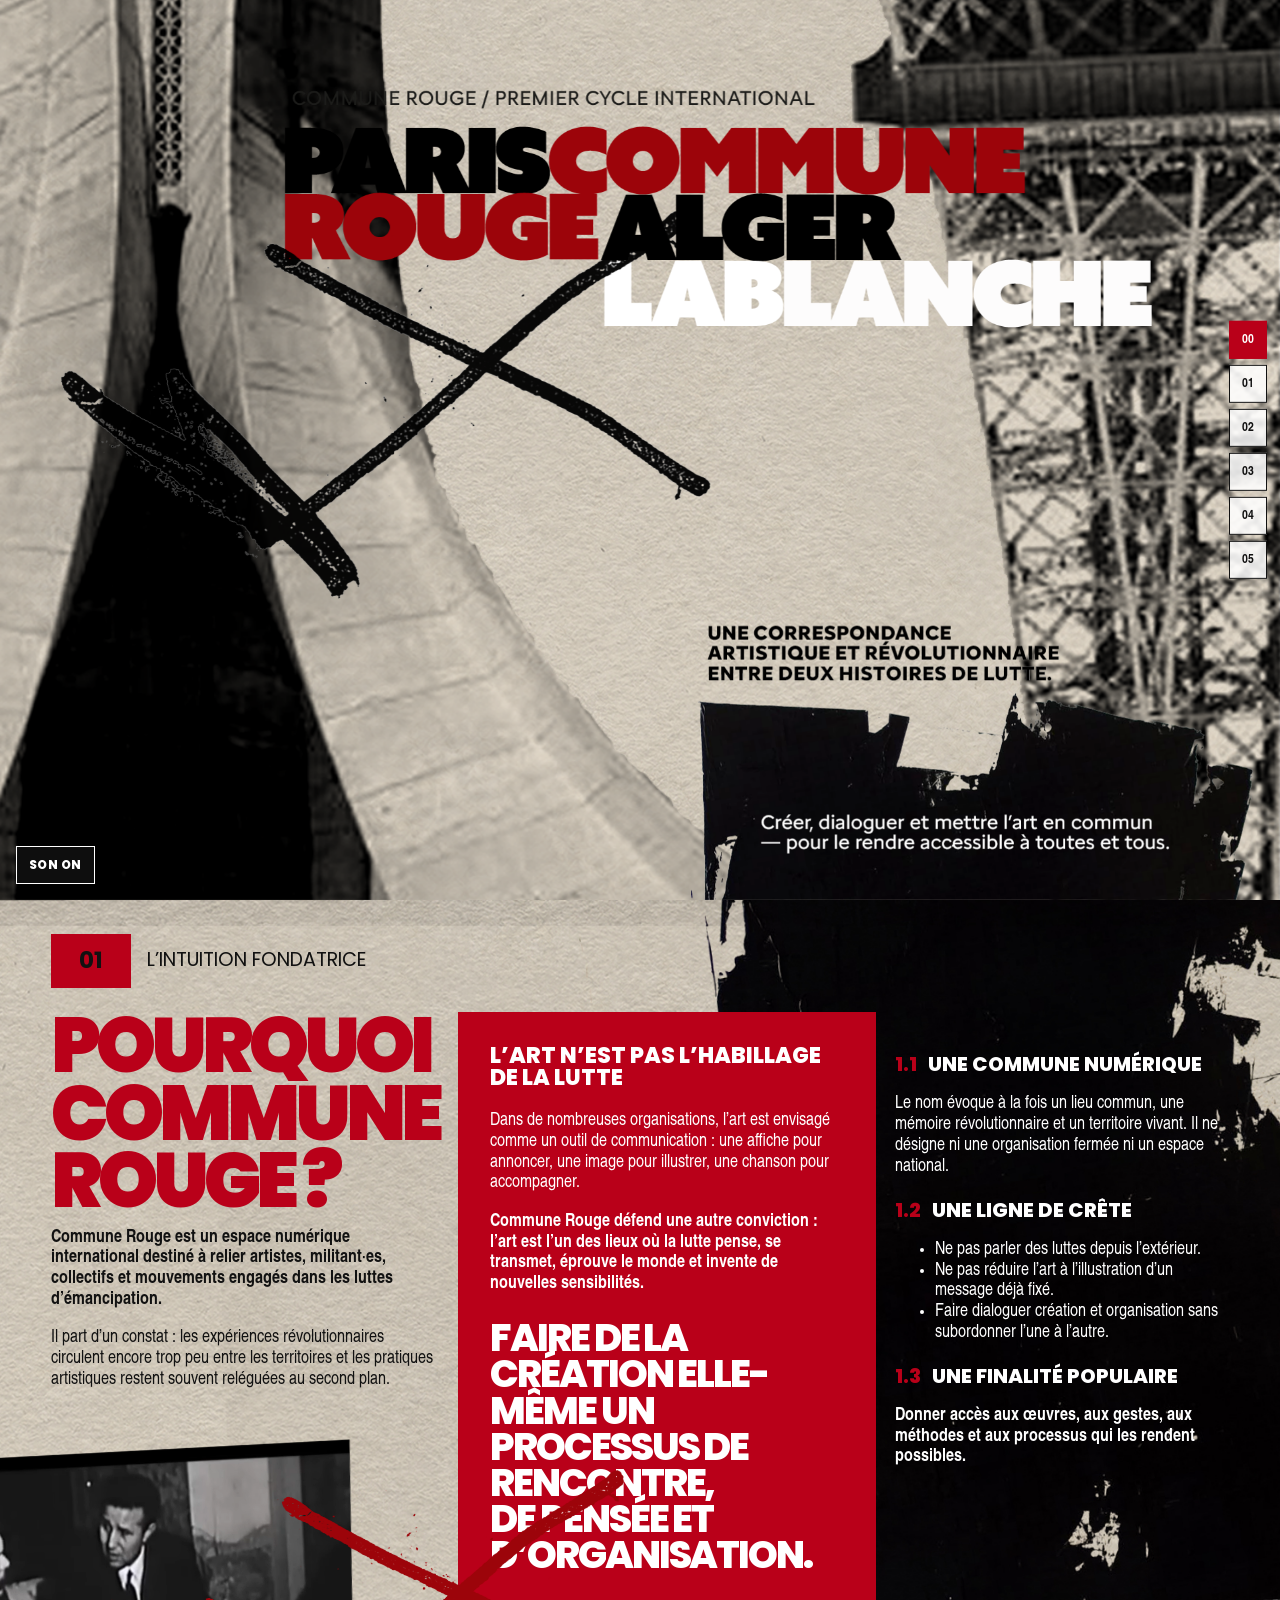
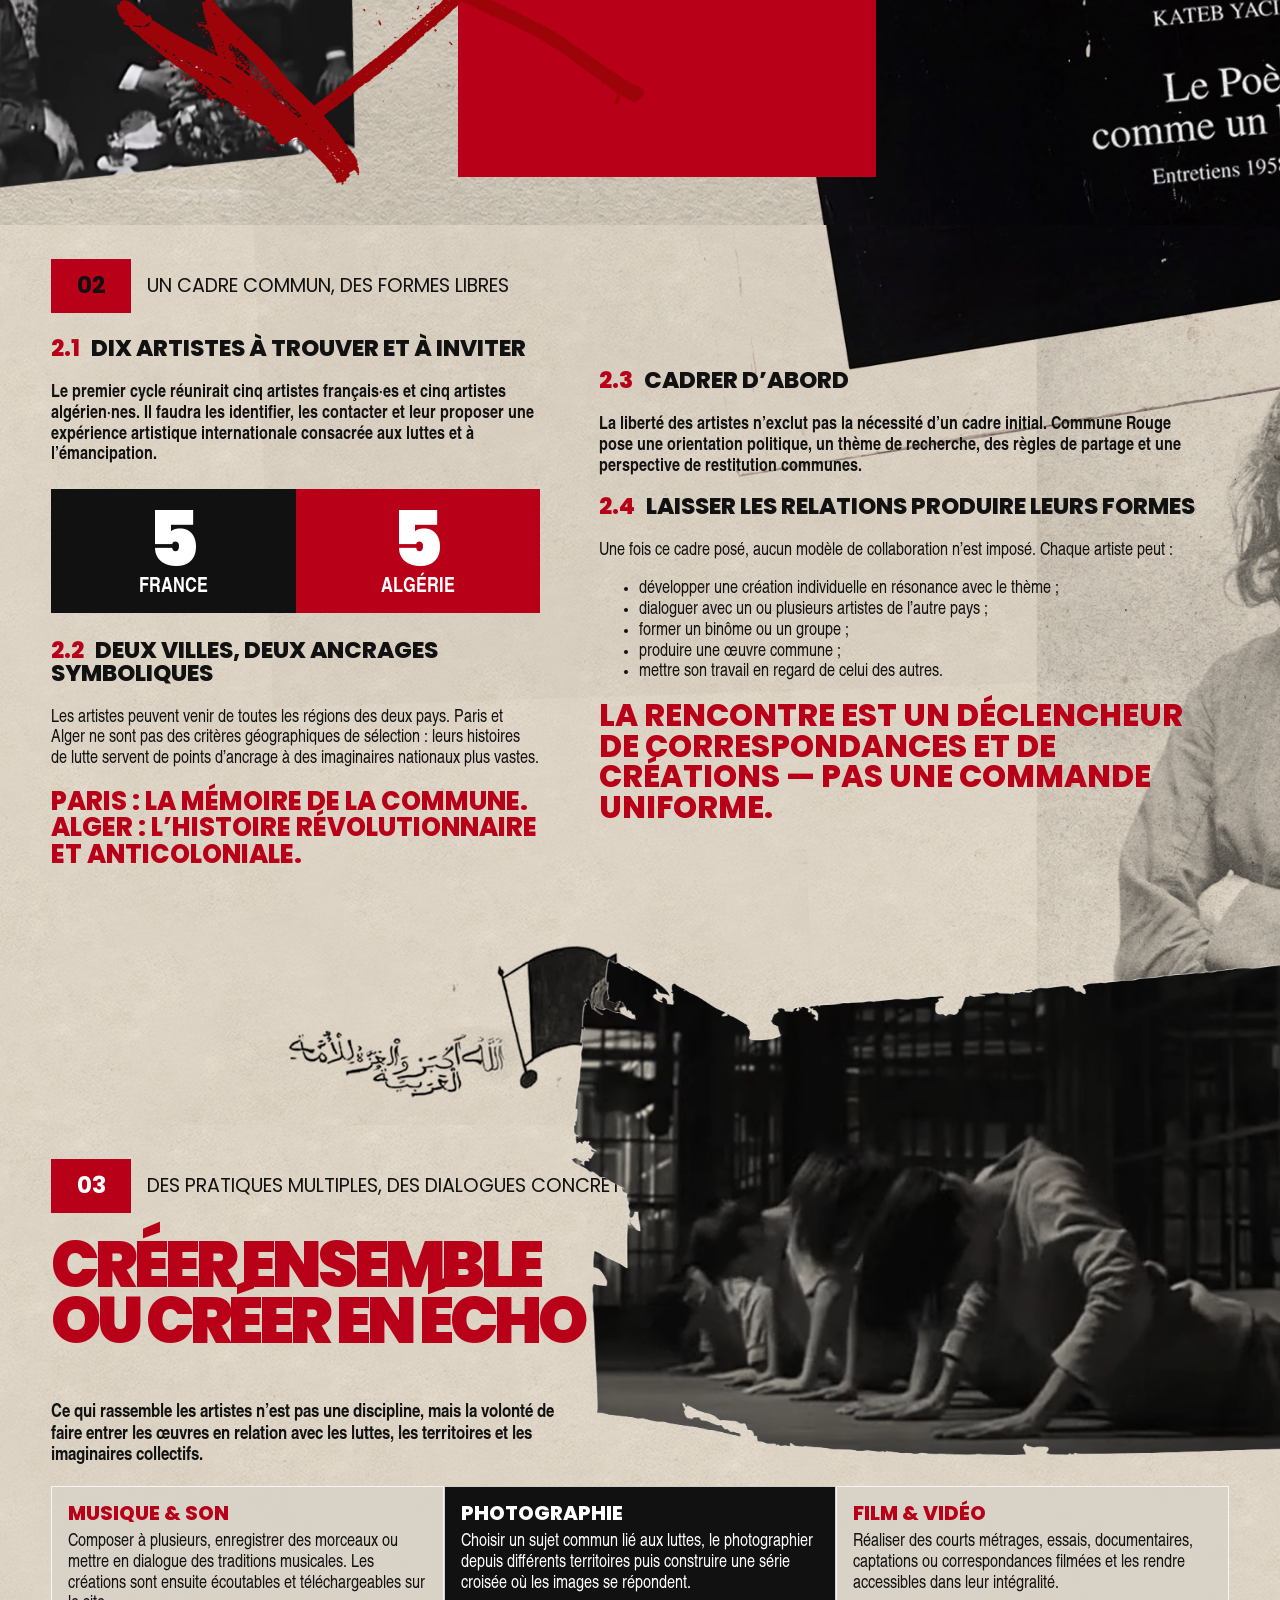
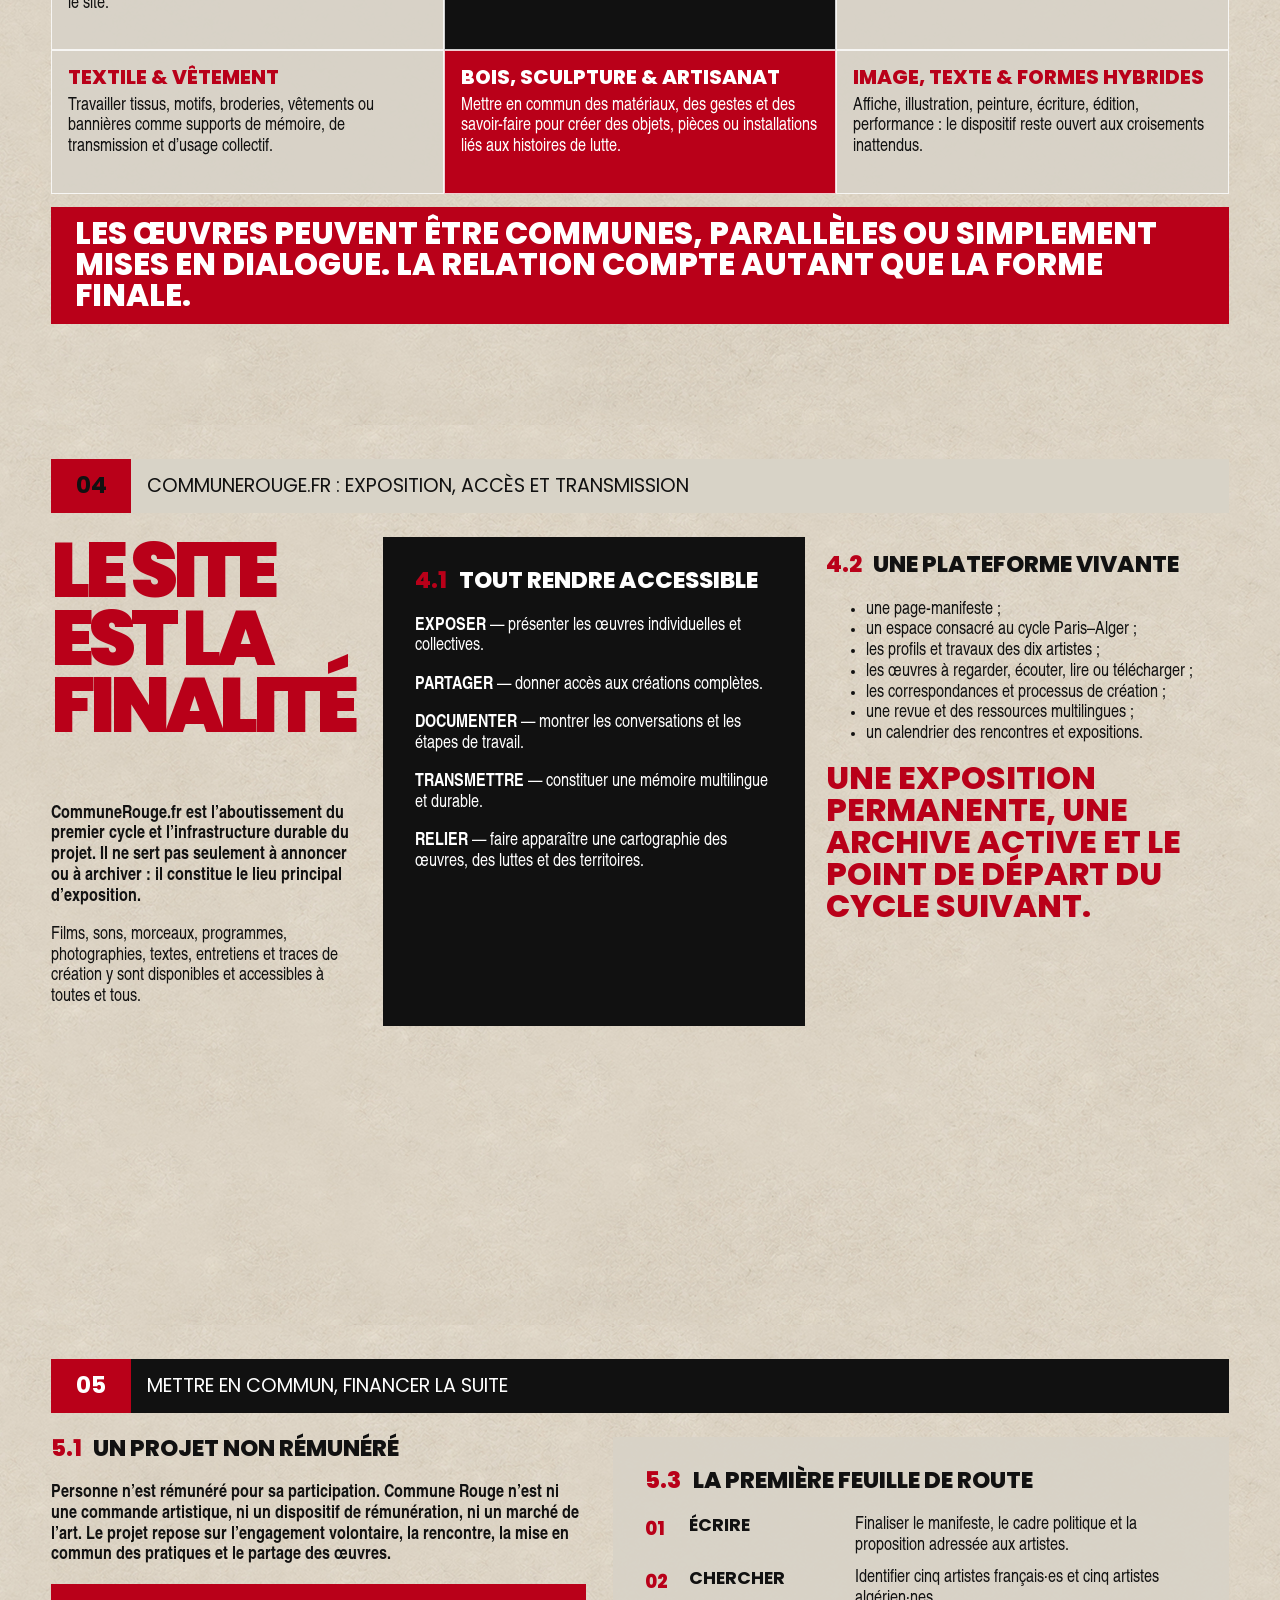
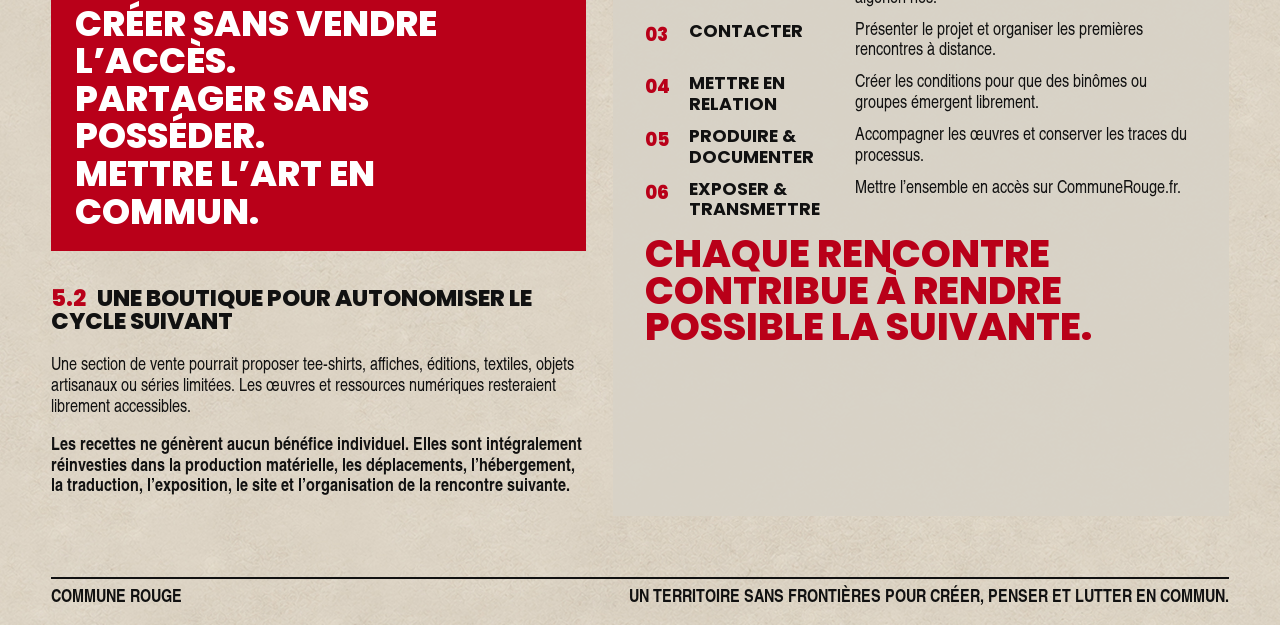
==== Concept/index.html @ 9740a96f "Bring animated home towers closer together" ====
<!doctype html>
<html lang="fr">
<head>
  <meta charset="utf-8">
  <meta name="viewport" content="width=device-width, initial-scale=1">
  <meta name="description" content="Commune Rouge — un espace international de rencontres, de création et de mise en commun des arts et des luttes.">
  <title>Commune Rouge — Paris × Alger</title>
  <link rel="preconnect" href="https://fonts.googleapis.com">
  <link rel="preconnect" href="https://fonts.gstatic.com" crossorigin>
  <link href="https://fonts.googleapis.com/css2?family=Poppins:wght@700;800;900&display=swap" rel="stylesheet">
  <link rel="stylesheet" href="styles.css?v=19">
  <style>
    /* Composition de la home : ces règles restent ici pour éviter tout ancien CSS en cache. */
    .hero-art {
      position: relative;
      min-height: 100svh;
      padding: 0;
      overflow: hidden;
      background: #e9e5da;
    }
    .hero-art::before,
    .hero-art::after { display: none; }
    .home-background,
    .home-tower,
    .home-stain,
    .home-title {
      position: absolute;
      display: block;
      pointer-events: none;
      user-select: none;
    }
    .home-background {
      z-index: 0;
      inset: 0;
      width: 100%;
      height: 100%;
      object-fit: cover;
      object-position: center;
    }
    .home-tower {
      z-index: 1;
      bottom: 0;
      height: 145%;
      width: auto;
      will-change: transform, filter;
      animation: tower-expand 30s ease-in-out infinite alternate;
    }
    .home-tower-left { left: 0; transform-origin: left bottom; --tower-start: -4%; --tower-exit: -14%; }
    .home-tower-right { right: 0; transform-origin: right bottom; --tower-start: 4%; --tower-exit: 14%; }
    .home-stain {
      z-index: 2;
      right: 0;
      bottom: 0;
      width: min(46vw, 885px);
      height: auto;
    }
    .home-title {
      z-index: 3;
      top: 10svh;
      left: 4vw;
      width: min(86vw, 1650px);
      height: auto;
      animation: title-drift 36s linear infinite;
      will-change: transform;
    }
    @keyframes tower-expand {
      0% { transform: translateX(var(--tower-start)) scale(.82); filter: blur(0); }
      100% { transform: translateX(var(--tower-exit)) scale(1.16); filter: blur(5px); }
    }
    @keyframes title-drift {
      0%   { transform: translate(0, 0); }
      14%  { transform: translate(.28cm, -.18cm); }
      31%  { transform: translate(-.36cm, -.42cm); }
      47%  { transform: translate(-.58cm, .16cm); }
      63%  { transform: translate(.12cm, .52cm); }
      79%  { transform: translate(.61cm, .24cm); }
      92%  { transform: translate(.38cm, -.47cm); }
      100% { transform: translate(0, 0); }
    }
    @media (prefers-reduced-motion: reduce) {
      .home-title, .home-tower { animation: none; }
    }
    @media (max-width: 900px) {
      .hero-art { min-height: 100svh; padding: 0; }
      .home-title { top: 7rem; left: -8vw; width: 108vw; }
    }
    @media (max-width: 560px) {
      .home-background { object-position: center; }
      .home-title { top: 6.5rem; left: -25vw; width: 145vw; }
      .home-stain { width: 72vw; }
    }
  </style>
</head>
<body>
  <a class="skip" href="#vision">Aller au contenu</a>

  <header class="topbar" aria-label="Navigation principale">
    <a class="brand" href="#accueil" aria-label="Commune Rouge — accueil">
      <span>COMMUNE</span><strong>ROUGE</strong>
    </a>
    <button class="menu-toggle" type="button" aria-expanded="false" aria-controls="main-nav">MENU</button>
    <nav id="main-nav">
      <a href="#vision">Vision</a>
      <a href="#cycle">Le cycle</a>
      <a href="#formes">Les formes</a>
      <a href="#site">Le site</a>
      <a href="#suite">La suite</a>
    </nav>
  </header>

  <aside class="rail" aria-label="Progression dans la présentation">
    <a href="#accueil" aria-label="Accueil"><span>00</span></a>
    <a href="#vision" aria-label="Vision"><span>01</span></a>
    <a href="#cycle" aria-label="Premier cycle"><span>02</span></a>
    <a href="#formes" aria-label="Formes artistiques"><span>03</span></a>
    <a href="#site" aria-label="Le site"><span>04</span></a>
    <a href="#suite" aria-label="La suite"><span>05</span></a>
  </aside>

  <audio id="background-music" src="musique.mp3" autoplay loop preload="auto"></audio>
  <button class="sound-toggle" type="button" aria-pressed="false" aria-label="Couper la musique">SON ON</button>

  <main>
    <section id="accueil" class="page hero-art" data-label="Accueil">
      <img class="home-background" src="fondhome.jpg" alt="">
      <img class="home-tower home-tower-left" src="tour1.png" alt="">
      <img class="home-tower home-tower-right" src="tour2.png" alt="">
      <img class="home-stain" src="tache.png" alt="">
      <img class="home-title" src="texte1.png" alt="Commune Rouge — Paris Commune Rouge × Alger la Blanche">
    </section>

    <section id="vision" class="page page-light" data-label="L’intuition fondatrice">
      <div class="section-band"><b>01</b><span>L’INTUITION FONDATRICE</span></div>
      <div class="vision-grid">
        <article class="intro-panel reveal">
          <h2>POURQUOI<br>COMMUNE<br>ROUGE&nbsp;?</h2>
          <p class="lead">Commune Rouge est un espace numérique international destiné à relier artistes, militant·es, collectifs et mouvements engagés dans les luttes d’émancipation.</p>
          <p>Il part d’un constat : les expériences révolutionnaires circulent encore trop peu entre les territoires et les pratiques artistiques restent souvent reléguées au second plan.</p>
          <video class="vision-video" autoplay muted loop playsinline preload="auto" aria-hidden="true">
            <source src="video.webm" type="video/webm">
          </video>
          <img class="vision-cross" src="croixrouge.png" alt="">
        </article>
        <article class="red-panel reveal">
          <h3>L’ART N’EST PAS L’HABILLAGE DE LA LUTTE</h3>
          <p>Dans de nombreuses organisations, l’art est envisagé comme un outil de communication : une affiche pour annoncer, une image pour illustrer, une chanson pour accompagner.</p>
          <p><strong>Commune Rouge défend une autre conviction : l’art est l’un des lieux où la lutte pense, se transmet, éprouve le monde et invente de nouvelles sensibilités.</strong></p>
          <blockquote>Faire de la création elle-même un processus de rencontre,<br> de pensée et d’organisation.</blockquote>
        </article>
        <article class="notes-panel reveal">
          <h3><em>1.1</em> UNE COMMUNE NUMÉRIQUE</h3>
          <p>Le nom évoque à la fois un lieu commun, une mémoire révolutionnaire et un territoire vivant. Il ne désigne ni une organisation fermée ni un espace national.</p>
          <h3><em>1.2</em> UNE LIGNE DE CRÊTE</h3>
          <ul>
            <li>Ne pas parler des luttes depuis l’extérieur.</li>
            <li>Ne pas réduire l’art à l’illustration d’un message déjà fixé.</li>
            <li>Faire dialoguer création et organisation sans subordonner l’une à l’autre.</li>
          </ul>
          <h3><em>1.3</em> UNE FINALITÉ POPULAIRE</h3>
          <p class="lead">Donner accès aux œuvres, aux gestes, aux méthodes et aux processus qui les rendent possibles.</p>
        </article>
      </div>
    </section>

    <section id="cycle" class="page page-light" data-label="Le premier cycle">
      <div class="section-band pale"><b>02</b><span>UN CADRE COMMUN, DES FORMES LIBRES</span></div>
      <div class="cycle-grid">
        <article class="cycle-left reveal">
          <h3><em>2.1</em> DIX ARTISTES À TROUVER ET À INVITER</h3>
          <p class="lead">Le premier cycle réunirait cinq artistes français·es et cinq artistes algérien·nes. Il faudra les identifier, les contacter et leur proposer une expérience artistique internationale consacrée aux luttes et à l’émancipation.</p>
          <div class="five-five" aria-label="Cinq artistes de France et cinq artistes d’Algérie">
            <div><strong>5</strong><span>FRANCE</span></div>
            <div><strong>5</strong><span>ALGÉRIE</span></div>
          </div>
          <h3><em>2.2</em> DEUX VILLES, DEUX ANCRAGES SYMBOLIQUES</h3>
          <p>Les artistes peuvent venir de toutes les régions des deux pays. Paris et Alger ne sont pas des critères géographiques de sélection : leurs histoires de lutte servent de points d’ancrage à des imaginaires nationaux plus vastes.</p>
          <p class="red-call">PARIS : LA MÉMOIRE DE LA COMMUNE.<br>ALGER : L’HISTOIRE RÉVOLUTIONNAIRE ET ANTICOLONIALE.</p>
        </article>
        <article class="frame-panel reveal">
          <h3><em>2.3</em> CADRER D’ABORD</h3>
          <p class="lead">La liberté des artistes n’exclut pas la nécessité d’un cadre initial. Commune Rouge pose une orientation politique, un thème de recherche, des règles de partage et une perspective de restitution communes.</p>
          <h3><em>2.4</em> LAISSER LES RELATIONS PRODUIRE LEURS FORMES</h3>
          <p>Une fois ce cadre posé, aucun modèle de collaboration n’est imposé. Chaque artiste peut :</p>
          <ul>
            <li>développer une création individuelle en résonance avec le thème ;</li>
            <li>dialoguer avec un ou plusieurs artistes de l’autre pays ;</li>
            <li>former un binôme ou un groupe ;</li>
            <li>produire une œuvre commune ;</li>
            <li>mettre son travail en regard de celui des autres.</li>
          </ul>
          <blockquote>La rencontre est un déclencheur de correspondances et de créations — pas une commande uniforme.</blockquote>
        </article>
      </div>
    </section>

    <section id="formes" class="page page-ink" data-label="Les formes artistiques">
      <video class="rosas-video" autoplay muted loop playsinline preload="auto" aria-hidden="true">
        <source src="rosas.webm" type="video/webm">
      </video>
      <div class="section-band dark"><b>03</b><span>DES PRATIQUES MULTIPLES, DES DIALOGUES CONCRETS</span></div>
      <div class="forms-head reveal">
        <h2>CRÉER ENSEMBLE<br>OU CRÉER EN ÉCHO</h2>
        <p>Ce qui rassemble les artistes n’est pas une discipline, mais la volonté de faire entrer les œuvres en relation avec les luttes, les territoires et les imaginaires collectifs.</p>
      </div>
      <div class="practice-grid reveal">
        <article><h3>MUSIQUE &amp; SON</h3><p>Composer à plusieurs, enregistrer des morceaux ou mettre en dialogue des traditions musicales. Les créations sont ensuite écoutables et téléchargeables sur le site.</p></article>
        <article class="black-card"><h3>PHOTOGRAPHIE</h3><p>Choisir un sujet commun lié aux luttes, le photographier depuis différents territoires puis construire une série croisée où les images se répondent.</p></article>
        <article><h3>FILM &amp; VIDÉO</h3><p>Réaliser des courts métrages, essais, documentaires, captations ou correspondances filmées et les rendre accessibles dans leur intégralité.</p></article>
        <article><h3>TEXTILE &amp; VÊTEMENT</h3><p>Travailler tissus, motifs, broderies, vêtements ou bannières comme supports de mémoire, de transmission et d’usage collectif.</p></article>
        <article class="red-card"><h3>BOIS, SCULPTURE &amp; ARTISANAT</h3><p>Mettre en commun des matériaux, des gestes et des savoir-faire pour créer des objets, pièces ou installations liés aux histoires de lutte.</p></article>
        <article><h3>IMAGE, TEXTE &amp; FORMES HYBRIDES</h3><p>Affiche, illustration, peinture, écriture, édition, performance : le dispositif reste ouvert aux croisements inattendus.</p></article>
      </div>
      <blockquote class="wide-quote reveal">Les œuvres peuvent être communes, parallèles ou simplement mises en dialogue. La relation compte autant que la forme finale.</blockquote>
    </section>

    <section id="site" class="page page-light" data-label="Le site">
      <div class="section-band pale"><b>04</b><span>COMMUNEROUGE.FR : EXPOSITION, ACCÈS ET TRANSMISSION</span></div>
      <div class="site-grid">
        <article class="site-intro reveal">
          <h2>LE SITE<br>EST LA<br>FINALITÉ</h2>
          <p class="lead">CommuneRouge.fr est l’aboutissement du premier cycle et l’infrastructure durable du projet. Il ne sert pas seulement à annoncer ou à archiver : il constitue le lieu principal d’exposition.</p>
          <p>Films, sons, morceaux, programmes, photographies, textes, entretiens et traces de création y sont disponibles et accessibles à toutes et tous.</p>
        </article>
        <article class="black-panel reveal">
          <h3><em>4.1</em> TOUT RENDRE ACCESSIBLE</h3>
          <p><strong>EXPOSER</strong> — présenter les œuvres individuelles et collectives.</p>
          <p><strong>PARTAGER</strong> — donner accès aux créations complètes.</p>
          <p><strong>DOCUMENTER</strong> — montrer les conversations et les étapes de travail.</p>
          <p><strong>TRANSMETTRE</strong> — constituer une mémoire multilingue et durable.</p>
          <p><strong>RELIER</strong> — faire apparaître une cartographie des œuvres, des luttes et des territoires.</p>
        </article>
        <article class="platform-panel reveal">
          <h3><em>4.2</em> UNE PLATEFORME VIVANTE</h3>
          <ul>
            <li>une page-manifeste ;</li>
            <li>un espace consacré au cycle Paris–Alger ;</li>
            <li>les profils et travaux des dix artistes ;</li>
            <li>les œuvres à regarder, écouter, lire ou télécharger ;</li>
            <li>les correspondances et processus de création ;</li>
            <li>une revue et des ressources multilingues ;</li>
            <li>un calendrier des rencontres et expositions.</li>
          </ul>
          <blockquote>Une exposition permanente, une archive active et le point de départ du cycle suivant.</blockquote>
        </article>
      </div>
    </section>

    <section id="suite" class="page page-light" data-label="La suite">
      <div class="section-band dark"><b>05</b><span>METTRE EN COMMUN, FINANCER LA SUITE</span></div>
      <div class="future-grid">
        <article class="economy reveal">
          <h3><em>5.1</em> UN PROJET NON RÉMUNÉRÉ</h3>
          <p class="lead">Personne n’est rémunéré pour sa participation. Commune Rouge n’est ni une commande artistique, ni un dispositif de rémunération, ni un marché de l’art. Le projet repose sur l’engagement volontaire, la rencontre, la mise en commun des pratiques et le partage des œuvres.</p>
          <blockquote class="red-quote">Créer sans vendre l’accès.<br>Partager sans posséder.<br>Mettre l’art en commun.</blockquote>
          <h3><em>5.2</em> UNE BOUTIQUE POUR AUTONOMISER LE CYCLE SUIVANT</h3>
          <p>Une section de vente pourrait proposer tee-shirts, affiches, éditions, textiles, objets artisanaux ou séries limitées. Les œuvres et ressources numériques resteraient librement accessibles.</p>
          <p class="lead">Les recettes ne génèrent aucun bénéfice individuel. Elles sont intégralement réinvesties dans la production matérielle, les déplacements, l’hébergement, la traduction, l’exposition, le site et l’organisation de la rencontre suivante.</p>
        </article>
        <article class="roadmap reveal">
          <h3><em>5.3</em> LA PREMIÈRE FEUILLE DE ROUTE</h3>
          <ol>
            <li><strong>ÉCRIRE</strong><span>Finaliser le manifeste, le cadre politique et la proposition adressée aux artistes.</span></li>
            <li><strong>CHERCHER</strong><span>Identifier cinq artistes français·es et cinq artistes algérien·nes.</span></li>
            <li><strong>CONTACTER</strong><span>Présenter le projet et organiser les premières rencontres à distance.</span></li>
            <li><strong>METTRE EN RELATION</strong><span>Créer les conditions pour que des binômes ou groupes émergent librement.</span></li>
            <li><strong>PRODUIRE &amp; DOCUMENTER</strong><span>Accompagner les œuvres et conserver les traces du processus.</span></li>
            <li><strong>EXPOSER &amp; TRANSMETTRE</strong><span>Mettre l’ensemble en accès sur CommuneRouge.fr.</span></li>
          </ol>
          <p class="closing">CHAQUE RENCONTRE CONTRIBUE À RENDRE POSSIBLE LA SUIVANTE.</p>
        </article>
      </div>
      <footer class="final-footer">
        <strong>COMMUNE ROUGE</strong>
        <span>UN TERRITOIRE SANS FRONTIÈRES POUR CRÉER, PENSER ET LUTTER EN COMMUN.</span>
      </footer>
    </section>
  </main>

  <script src="script.js?v=5"></script>
</body>
</html>
---- Concept/styles.css ----
@font-face {
  font-family: "Nimbus Narrow";
  src: url("assets/NimbusSansNarrow-Regular.otf") format("opentype");
  font-weight: 400;
  font-display: swap;
}

@font-face {
  font-family: "Nimbus Narrow";
  src: url("assets/NimbusSansNarrow-Bold.otf") format("opentype");
  font-weight: 700;
  font-display: swap;
}

:root {
  --red: #b90019;
  --dark-red: #7e0610;
  --ink: #111;
  --paper: #eeeae0;
  --paper-dark: #d8d3c7;
  --white: #fff;
  --display: "Poppins", "Arial Black", sans-serif;
  --body: "Nimbus Narrow", "Helvetica Neue", Helvetica, Arial, sans-serif;
  --pad: clamp(1.25rem, 4vw, 4.5rem);
}

* { box-sizing: border-box; }
html { scroll-behavior: smooth; scroll-snap-type: y proximity; }
body {
  margin: 0;
  color: var(--ink);
  font-family: var(--body);
  font-size: 1.1rem;
  line-height: 1.18;
  background: var(--paper) url("assets/fond.jpg") center / cover fixed;
}

a { color: inherit; }
.skip { position: fixed; z-index: 50; top: -5rem; left: 1rem; background: #fff; padding: .8rem 1rem; }
.skip:focus { top: 1rem; }

.topbar {
  position: fixed; z-index: 20; inset: 0 0 auto 0;
  min-height: 3.6rem; padding: .55rem var(--pad);
  display: flex; align-items: center; justify-content: space-between;
  background: rgba(17,17,17,.96); color: #fff;
  border-bottom: .25rem solid var(--red);
}
.topbar { display: none; }
.brand { text-decoration: none; font-family: var(--display); font-size: 1rem; letter-spacing: -.04em; }
.brand strong { color: #ff1530; margin-left: .25rem; }
nav { display: flex; gap: clamp(.8rem, 2vw, 2rem); }
nav a { text-decoration: none; font-weight: 700; font-size: .95rem; text-transform: uppercase; }
nav a:hover, nav a.active { color: #ff2940; }
.topbar nav,
.topbar .menu-toggle { display: none !important; }
.menu-toggle { display: none; border: 0; color: #fff; background: var(--red); padding: .55rem .7rem; font: 700 .9rem var(--body); }
.topbar nav, .topbar .menu-toggle { display: none !important; }

.rail {
  position: fixed; z-index: 15; right: .8rem; top: 50%; transform: translateY(-50%);
  display: grid; gap: .35rem;
}
.rail a { width: 2.4rem; height: 2.4rem; display: grid; place-items: center; text-decoration: none; background: rgba(255,255,255,.86); border: 1px solid #111; font-weight: 700; font-size: .8rem; }
.rail a.active { color: #fff; background: var(--red); border-color: var(--red); }

.sound-toggle {
  position: fixed; z-index: 16; left: 1rem; bottom: 1rem;
  border: 1px solid #fff; padding: .55rem .75rem;
  color: #fff; background: rgba(17,17,17,.88);
  font: 800 .75rem var(--display); letter-spacing: .04em;
  cursor: pointer;
}
.sound-toggle[aria-pressed="true"] { color: #111; background: rgba(255,255,255,.9); border-color: #111; }

.page {
  position: relative; min-height: 100svh; padding: 2.1rem var(--pad) 3rem;
  overflow: hidden; scroll-snap-align: start; isolation: isolate;
}
.page::before { content: ""; position: absolute; inset: 0; z-index: -2; background: rgba(246,244,237,.9); }
.page::after { content: ""; position: absolute; inset: 0; z-index: -1; opacity: .08; background-image: radial-gradient(#111 1px, transparent 1px); background-size: 5px 5px; pointer-events: none; }
.page-ink::before { background: rgba(241,238,230,.92); }

#vision,
#cycle,
#formes,
#site,
#suite {
  background-repeat: no-repeat;
  background-position: center;
  background-size: cover;
}
#vision { background-image: url("Image_home2.jpg"); }
#cycle { background-image: url("Image_home3.jpg"); }
#formes,
#site,
#suite { background-image: url("Image_home4.jpg"); }
#vision::before,
#cycle::before,
#formes::before,
#site::before,
#suite::before { background: transparent; }
#vision::after,
#cycle::after,
#formes::after,
#site::after,
#suite::after { display: none; }

/* Section formes : video transparente incrustee dans le fond */
#formes { position: relative; overflow: visible; }
#formes .section-band.dark { background: transparent; color: #111; position: relative; z-index: 2; }
#formes .section-band.dark b { background: var(--red); color: #fff; }
#formes .rosas-video { position: absolute; z-index: 3; top: -11rem; right: 0; width: min(56vw, 56rem); height: auto; display: block; visibility: visible; opacity: 1; pointer-events: none; }
#formes .forms-head { display: block; position: relative; z-index: 2; max-width: 42rem; }
#formes .forms-head p { margin-top: .65rem; max-width: 32rem; }
#formes .practice-grid { position: relative; z-index: 2; margin-top: .8rem; }
#formes .forms-head h2 { font-size: clamp(3rem, 5vw, 5rem); }
#formes .practice-grid article { min-height: 9rem; padding: 1rem; }
#formes .practice-grid h3 { margin-bottom: .55rem; }
#formes .wide-quote { margin-top: .8rem; padding-block: .8rem; }

@media (max-width: 900px) {
  #formes .rosas-video { top: -5rem; right: 0; width: 62vw; }
}
@media (max-width: 560px) {
  #formes .rosas-video { top: 4rem; right: 0; width: 78vw; }
  #formes .forms-head p { max-width: 100%; }
}

.section-band { display: flex; align-items: stretch; min-height: 3.4rem; margin-bottom: 1.5rem; background: #111; color: #fff; font-family: var(--display); }
.section-band b { display: grid; place-items: center; min-width: 5rem; background: var(--red); font-size: 1.45rem; }
.section-band span { display: flex; align-items: center; padding: .6rem 1rem; font-size: clamp(.9rem, 1.5vw, 1.25rem); }
.section-band.pale { background: var(--paper-dark); color: #111; }
.section-band.dark { background: #111; color: #fff; }
#vision .section-band { background: transparent; color: #111; }

h1,h2,h3,p,blockquote { margin-top: 0; }
h2 { font-family: var(--display); font-weight: 900; letter-spacing: -.065em; line-height: .88; }
h3 { font-family: var(--display); font-weight: 800; line-height: 1; }
h3 em { color: var(--red); font-style: normal; margin-right: .45rem; }
p, li { max-width: 75ch; }
.lead { font-weight: 700; }
blockquote { margin-inline: 0; }

.hero-art {
  min-height: 100svh;
  padding: 0;
  background: #e9e5da;
}
.hero-art::before,
.hero-art::after { display: none; }
.home-background,
.home-title {
  position: absolute;
  display: block;
  pointer-events: none;
  user-select: none;
}
.home-background {
  inset: 0;
  width: 100%;
  height: 100%;
  object-fit: cover;
  object-position: center;
}
.home-title {
  z-index: 1;
  top: 10svh;
  left: 4vw;
  width: min(86vw, 1650px);
  height: auto;
}

.vision-grid { display: grid; grid-template-columns: .9fr 1.25fr 1fr; gap: 1.2rem; }
.intro-panel h2, .site-intro h2 { color: var(--red); font-size: clamp(3.2rem, 6vw, 6rem); }
#vision .intro-panel { position: relative; z-index: 3; }
#vision .intro-panel h2 { margin-bottom: .8rem; }
#vision .intro-panel > p { position: relative; z-index: 2; }
#vision .vision-video { display: block; width: 150%; height: auto; margin: .8rem 0 -3rem -50%; pointer-events: none; }
#vision .vision-cross { position: absolute; z-index: 4; left: 15%; bottom: -1.5rem; width: 140%; height: auto; pointer-events: none; }
.red-panel, .black-panel, .frame-panel, .roadmap { padding: clamp(1.25rem, 2.5vw, 2.5rem); }
.red-panel { background: var(--red); color: #fff; }
.red-panel h3 { font-size: 1.4rem; }
.red-panel blockquote { margin-top: 1.6rem; font: 800 clamp(1.8rem, 3vw, 3.1rem)/.94 var(--display); letter-spacing: -.055em; text-transform: uppercase; }
.notes-panel { padding: 1.25rem 0; }
.notes-panel h3 { margin-top: 1.4rem; font-size: 1.25rem; }
#vision .notes-panel,
#vision .notes-panel h3 { color: #fff; }
#vision .notes-panel h3 em { color: var(--red); }

.cycle-grid { display: grid; grid-template-columns: .85fr 1.15fr; gap: 1.7rem; }
.cycle-left h3, .frame-panel h3, .economy h3, .roadmap h3 { font-size: clamp(1.15rem, 1.8vw, 1.55rem); }
.five-five { display: grid; grid-template-columns: 1fr 1fr; margin: 1.4rem 0 1.6rem; color: #fff; }
.five-five div { display: grid; place-items: center; padding: .75rem; background: #111; }
.five-five div + div { background: var(--red); }
.five-five strong { font: 900 clamp(3rem, 6vw, 5.5rem)/1 var(--display); }
.five-five span { font-weight: 700; font-size: 1.25rem; }
.red-call { color: var(--red); font: 800 clamp(1.25rem, 2vw, 1.8rem)/1.05 var(--display); }
.frame-panel { background: rgba(216,211,199,.92); }
.frame-panel blockquote { color: var(--red); font: 800 clamp(1.35rem, 2.4vw, 2.4rem)/1 var(--display); text-transform: uppercase; }
#cycle .section-band.pale,
#cycle .frame-panel { background: transparent; }

.forms-head { display: grid; grid-template-columns: 1fr 1.4fr; gap: 2rem; align-items: end; }
.forms-head h2 { color: var(--red); font-size: clamp(3rem, 6vw, 6rem); }
.forms-head p { font-weight: 700; font-size: 1.15rem; }
.practice-grid { display: grid; grid-template-columns: repeat(3,1fr); }
.practice-grid article { min-height: 12rem; padding: 1.2rem; background: rgba(216,211,199,.96); border: 1px solid rgba(255,255,255,.8); }
.practice-grid h3 { color: var(--red); font-size: 1.25rem; }
.practice-grid .black-card { background: #111; color: #fff; }
.practice-grid .red-card { background: var(--red); color: #fff; }
.practice-grid .black-card h3, .practice-grid .red-card h3 { color: #fff; }
.wide-quote { padding: 1.2rem 1.5rem; background: var(--red); color: #fff; font: 800 clamp(1.25rem, 2.4vw, 2.3rem)/1 var(--display); text-transform: uppercase; }

.site-grid { display: grid; grid-template-columns: .85fr 1.15fr 1.1fr; gap: 1.3rem; }
.black-panel { background: #111; color: #fff; }
.black-panel h3 { font-size: 1.45rem; }
.platform-panel { padding: 1rem 0; }
.platform-panel h3 { font-size: 1.45rem; }
.platform-panel blockquote { color: var(--red); font: 800 clamp(1.4rem, 2.5vw, 2.5rem)/1 var(--display); text-transform: uppercase; }

.future-grid { display: grid; grid-template-columns: 1fr 1.15fr; gap: 1.7rem; }
.red-quote { padding: 1.3rem 1.5rem; background: var(--red); color: #fff; font: 800 clamp(1.55rem, 2.8vw, 2.8rem)/1.05 var(--display); text-transform: uppercase; }
.roadmap { background: rgba(216,211,199,.94); }
.roadmap ol { padding: 0; margin: 1rem 0; list-style: none; counter-reset: step; }
.roadmap li { counter-increment: step; display: grid; grid-template-columns: 2.3rem 10rem 1fr; gap: .4rem; margin-bottom: .7rem; }
.roadmap li::before { content: counter(step, decimal-leading-zero); color: var(--red); font: 800 1.15rem var(--display); }
.roadmap li strong { font-family: var(--display); }
.closing { color: var(--red); font: 800 clamp(1.5rem, 3vw, 3rem)/.95 var(--display); }
.final-footer { position: absolute; left: var(--pad); right: var(--pad); bottom: 1rem; display: flex; justify-content: space-between; border-top: 2px solid #111; padding-top: .6rem; font-weight: 700; }

.reveal { opacity: 0; transform: translateY(18px); transition: opacity .5s ease, transform .5s ease; }
.reveal.visible { opacity: 1; transform: none; }

@media (max-width: 900px) {
  html { scroll-snap-type: none; }
  body { font-size: 1.05rem; }
  .page { min-height: auto; padding-top: 5.8rem; padding-bottom: 4rem; }
  .rail { display: none; }
  .menu-toggle { display: block; }
  nav { display: none; position: absolute; top: 100%; right: 0; left: 0; padding: 1rem var(--pad); background: #111; flex-direction: column; }
  nav.open { display: flex; }
  .vision-grid, .cycle-grid, .forms-head, .site-grid, .future-grid { grid-template-columns: 1fr; }
  .hero-art { min-height: 100svh; padding: 0; }
  .home-title { top: 7rem; left: -8vw; width: 108vw; }
  .practice-grid { grid-template-columns: 1fr 1fr; }
  .roadmap li { grid-template-columns: 2.3rem 8rem 1fr; }
  .final-footer { position: static; margin-top: 3rem; gap: 1rem; flex-direction: column; }
}

@media (max-width: 560px) {
  :root { --pad: 1rem; }
  .home-background { object-position: 48% center; }
  .home-title { top: 6.5rem; left: -25vw; width: 145vw; }
  .section-band b { min-width: 3.5rem; }
  .practice-grid { grid-template-columns: 1fr; }
  .roadmap li { grid-template-columns: 2rem 1fr; }
  .roadmap li span { grid-column: 2; }
}

@media (prefers-reduced-motion: reduce) {
  html { scroll-behavior: auto; }
  .reveal { opacity: 1; transform: none; transition: none; }
}
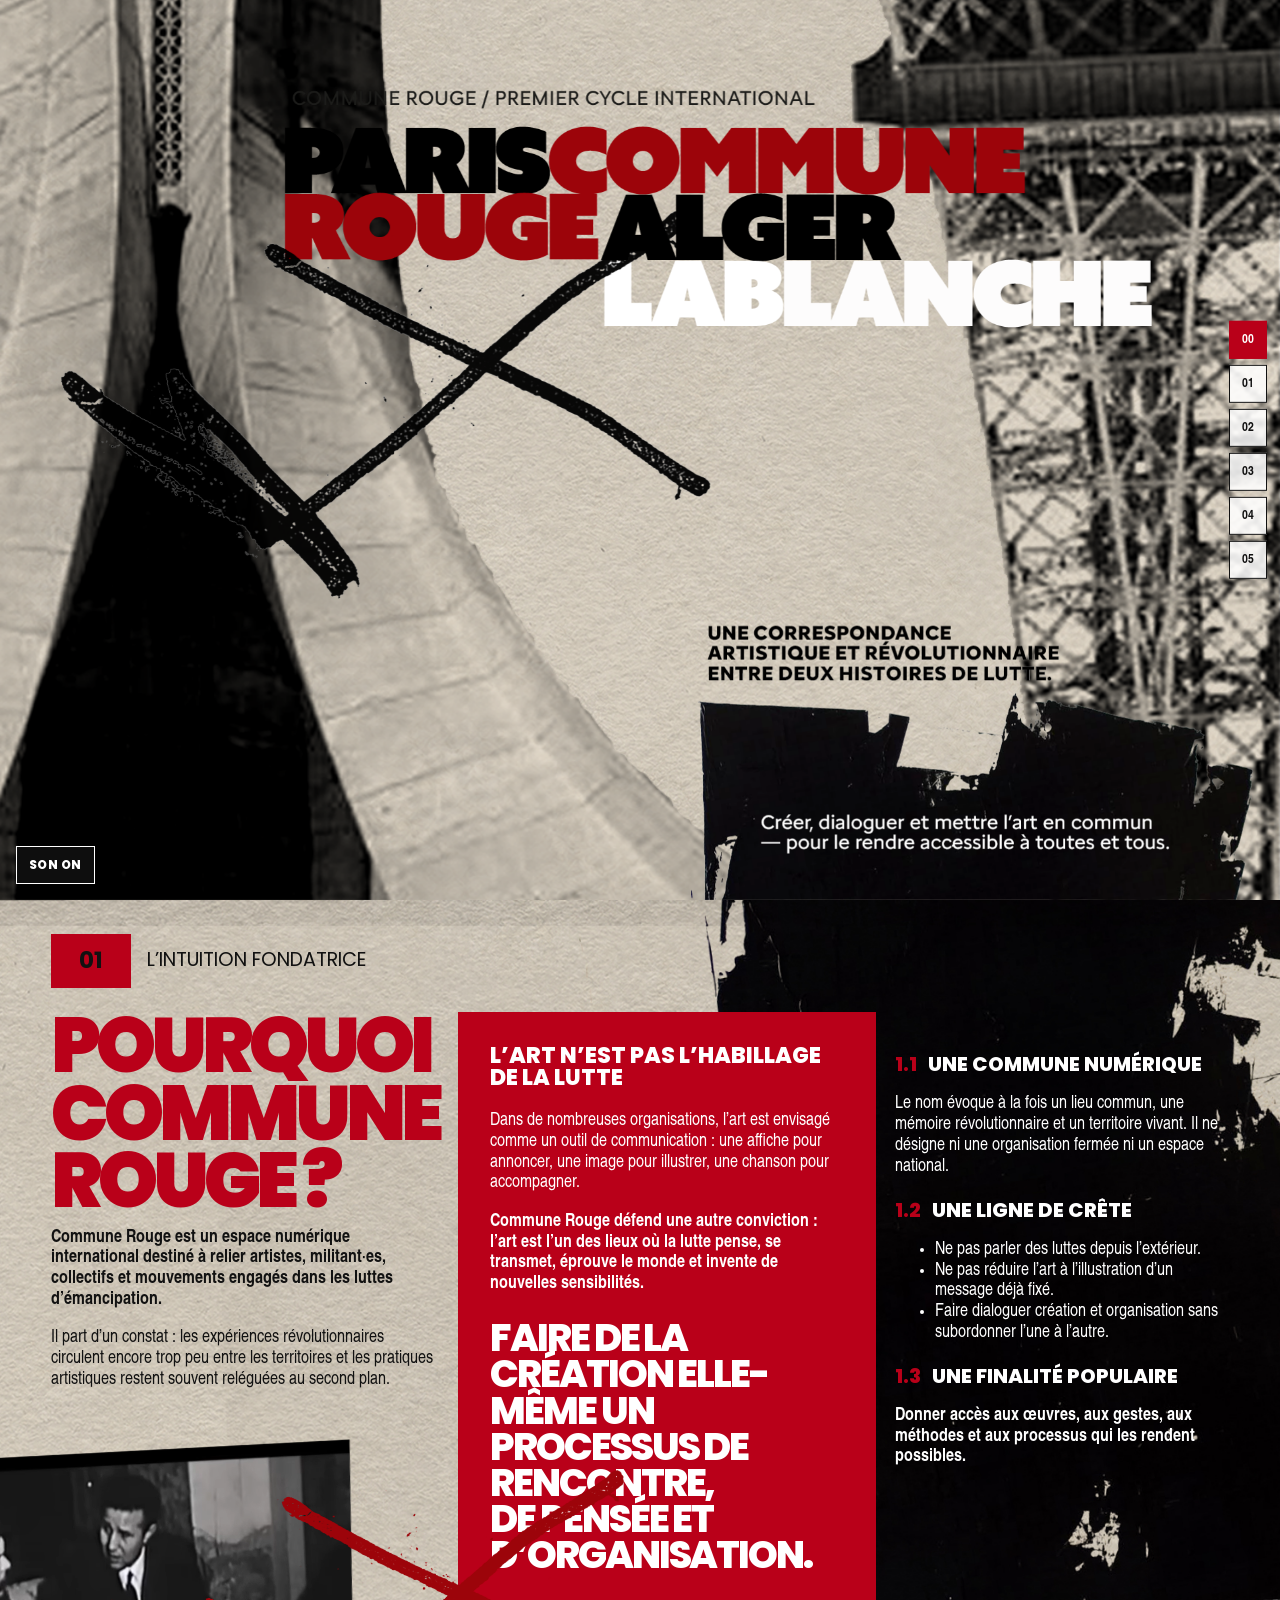
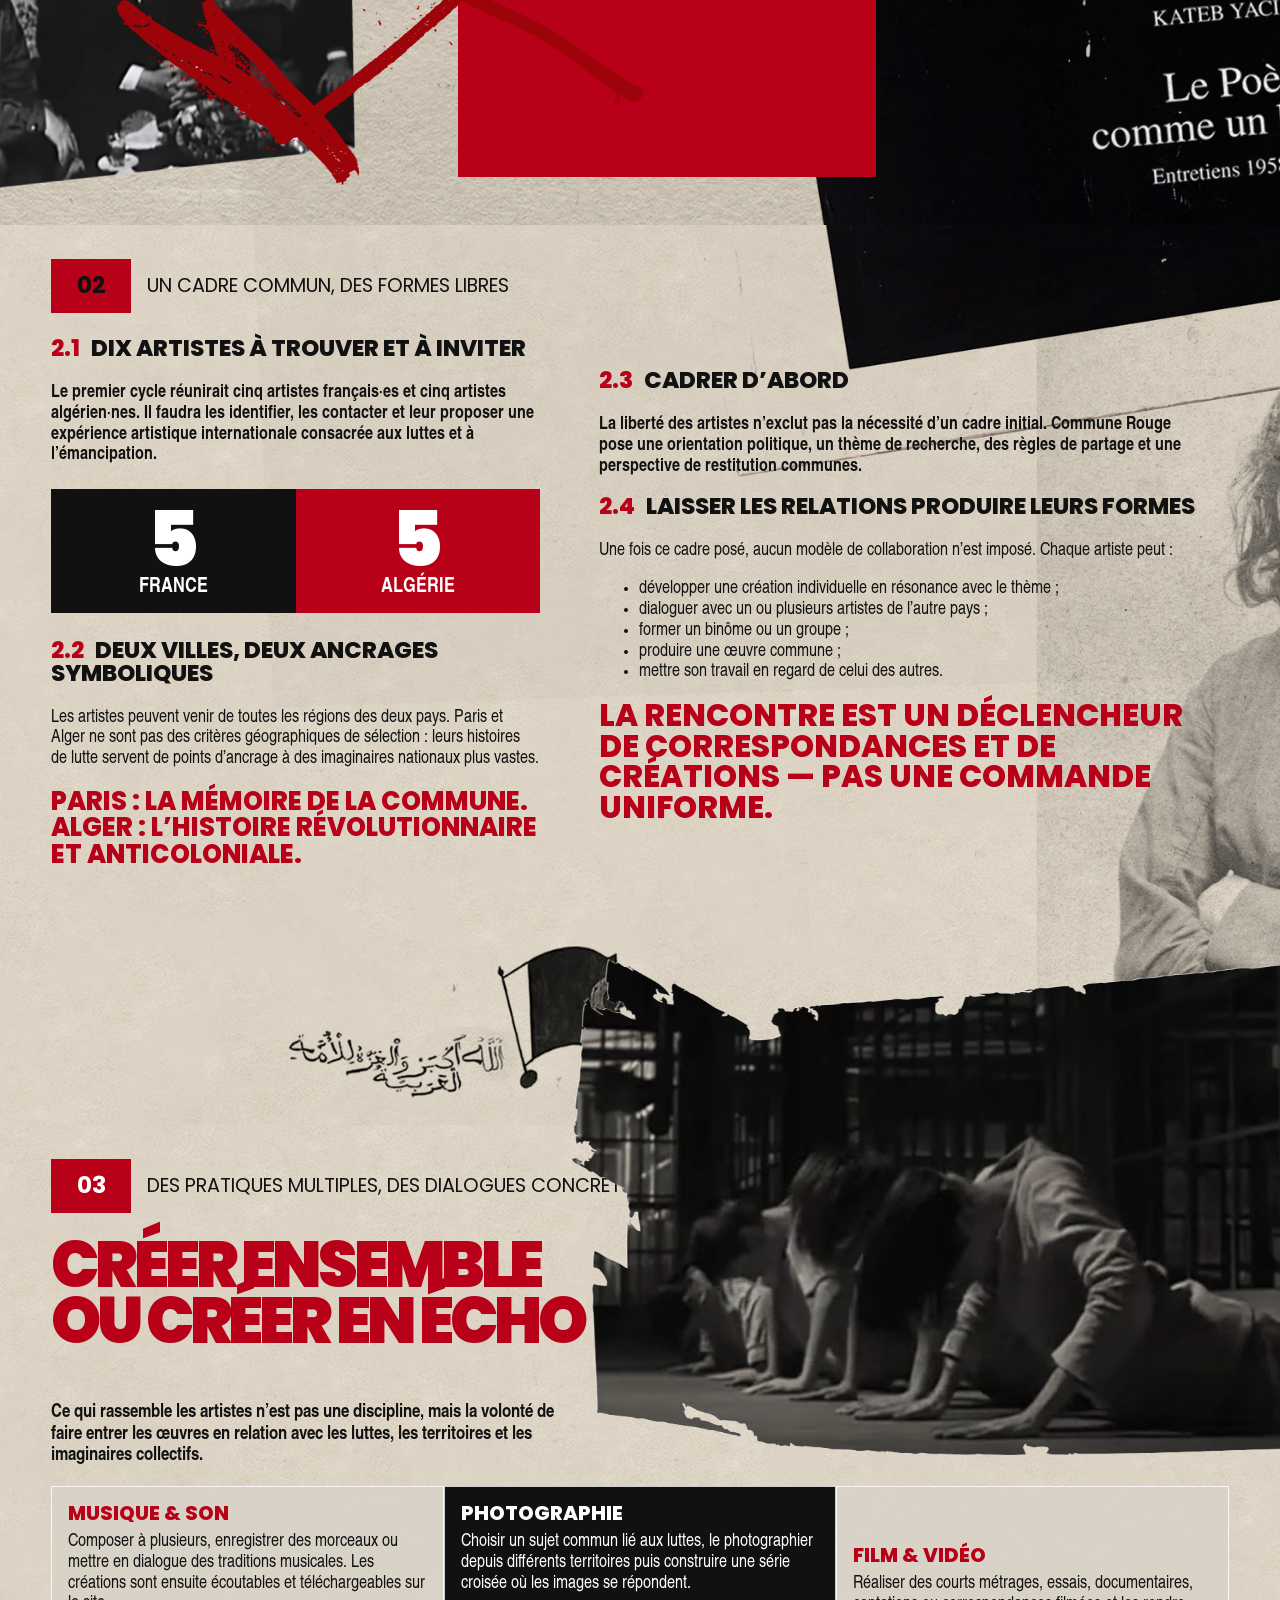
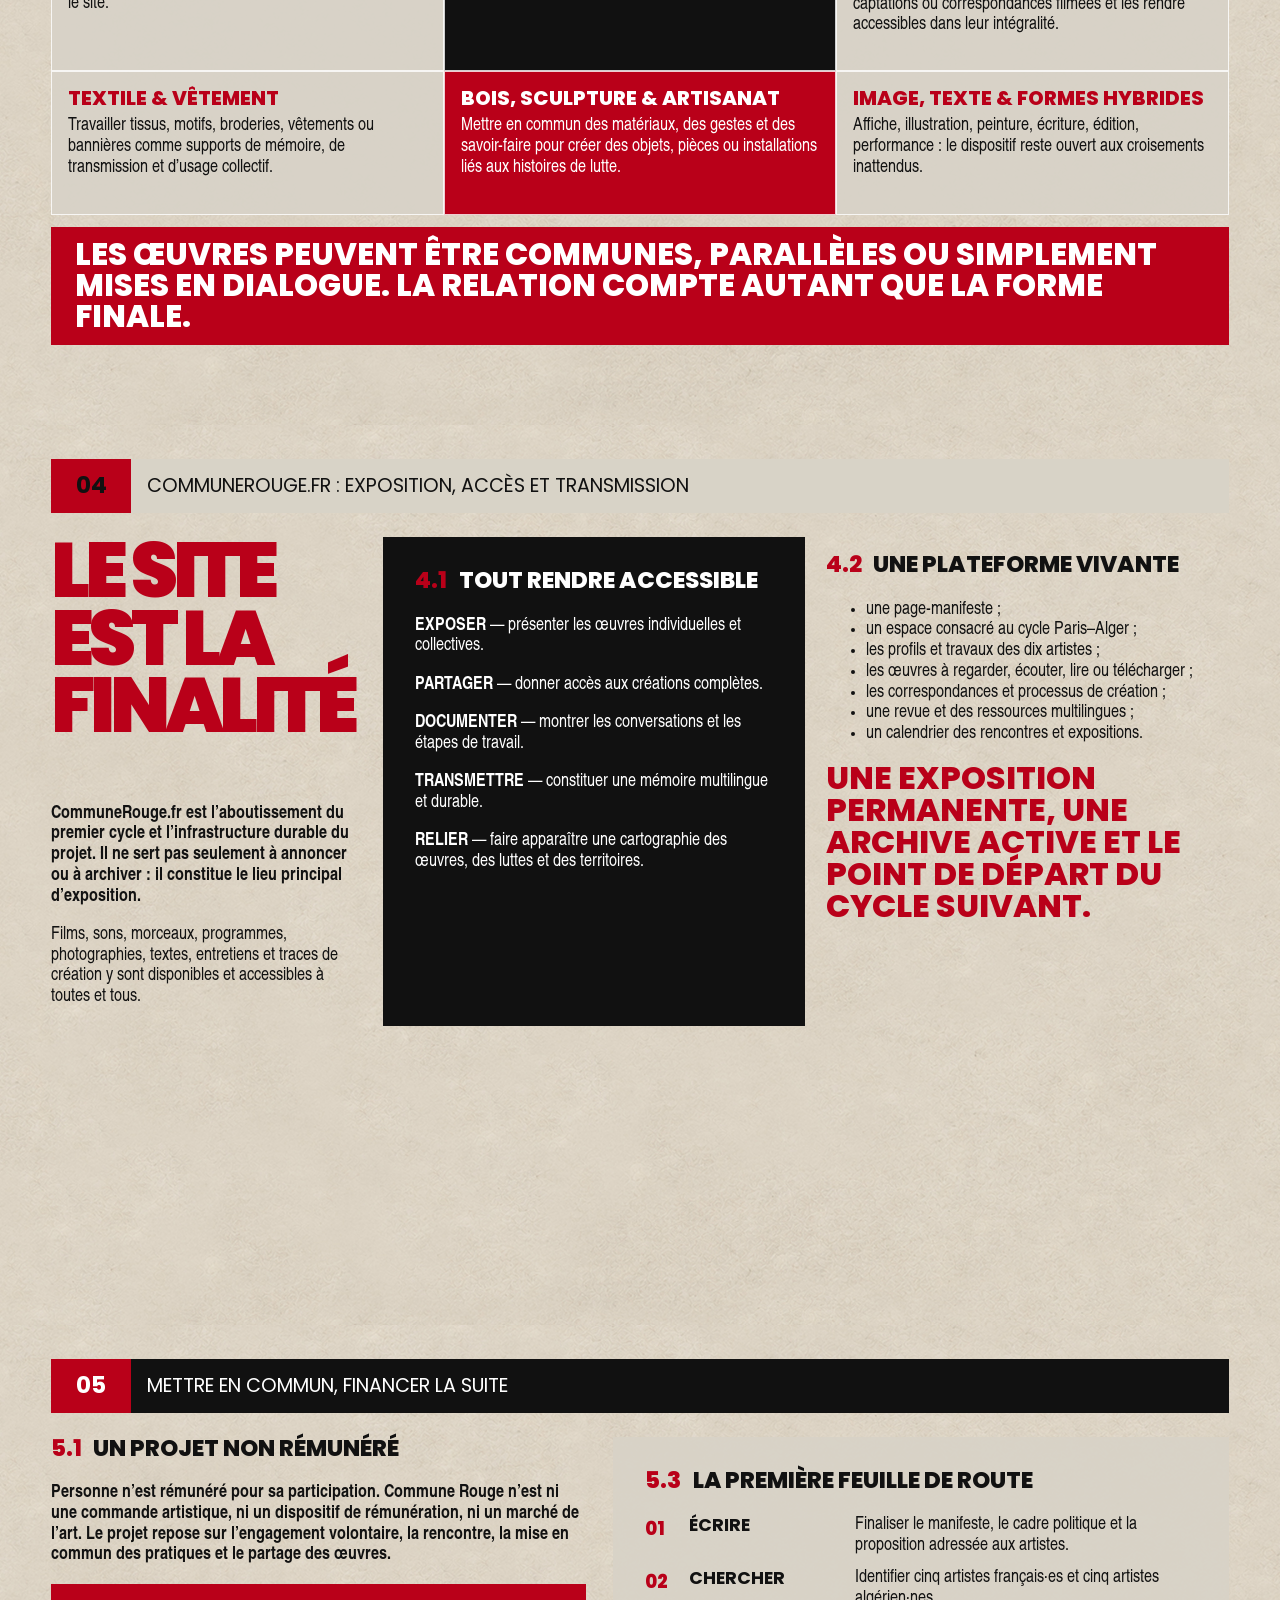
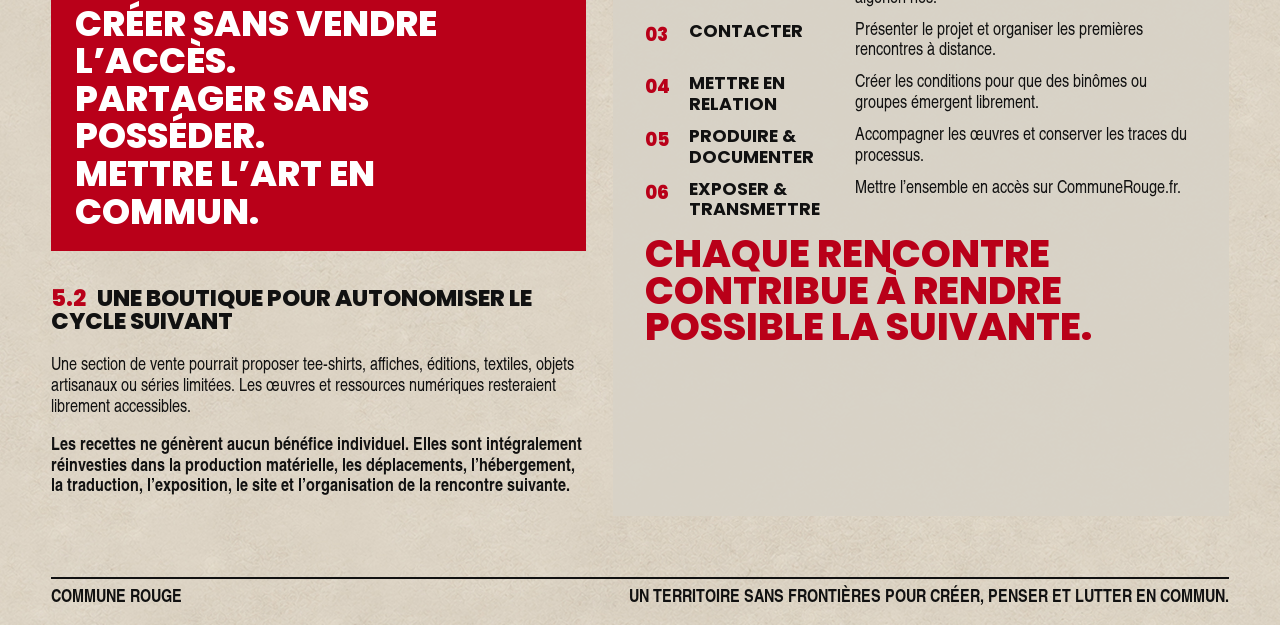
==== commit 1b0b89d3: "Lower Film and Video card text below overlay" ====
--- a/Concept/index.html
+++ b/Concept/index.html
@@ -8,7 +8,7 @@
   <link rel="preconnect" href="https://fonts.googleapis.com">
   <link rel="preconnect" href="https://fonts.gstatic.com" crossorigin>
   <link href="https://fonts.googleapis.com/css2?family=Poppins:wght@700;800;900&display=swap" rel="stylesheet">
-  <link rel="stylesheet" href="styles.css?v=19">
+  <link rel="stylesheet" href="styles.css?v=20">
   <style>
     /* Composition de la home : ces règles restent ici pour éviter tout ancien CSS en cache. */
     .hero-art {
--- a/Concept/styles.css
+++ b/Concept/styles.css
@@ -116,6 +116,7 @@
 #formes .practice-grid { position: relative; z-index: 2; margin-top: .8rem; }
 #formes .forms-head h2 { font-size: clamp(3rem, 5vw, 5rem); }
 #formes .practice-grid article { min-height: 9rem; padding: 1rem; }
+#formes .practice-grid article:nth-child(3) { padding-top: 3.6rem; }
 #formes .practice-grid h3 { margin-bottom: .55rem; }
 #formes .wide-quote { margin-top: .8rem; padding-block: .8rem; }
 
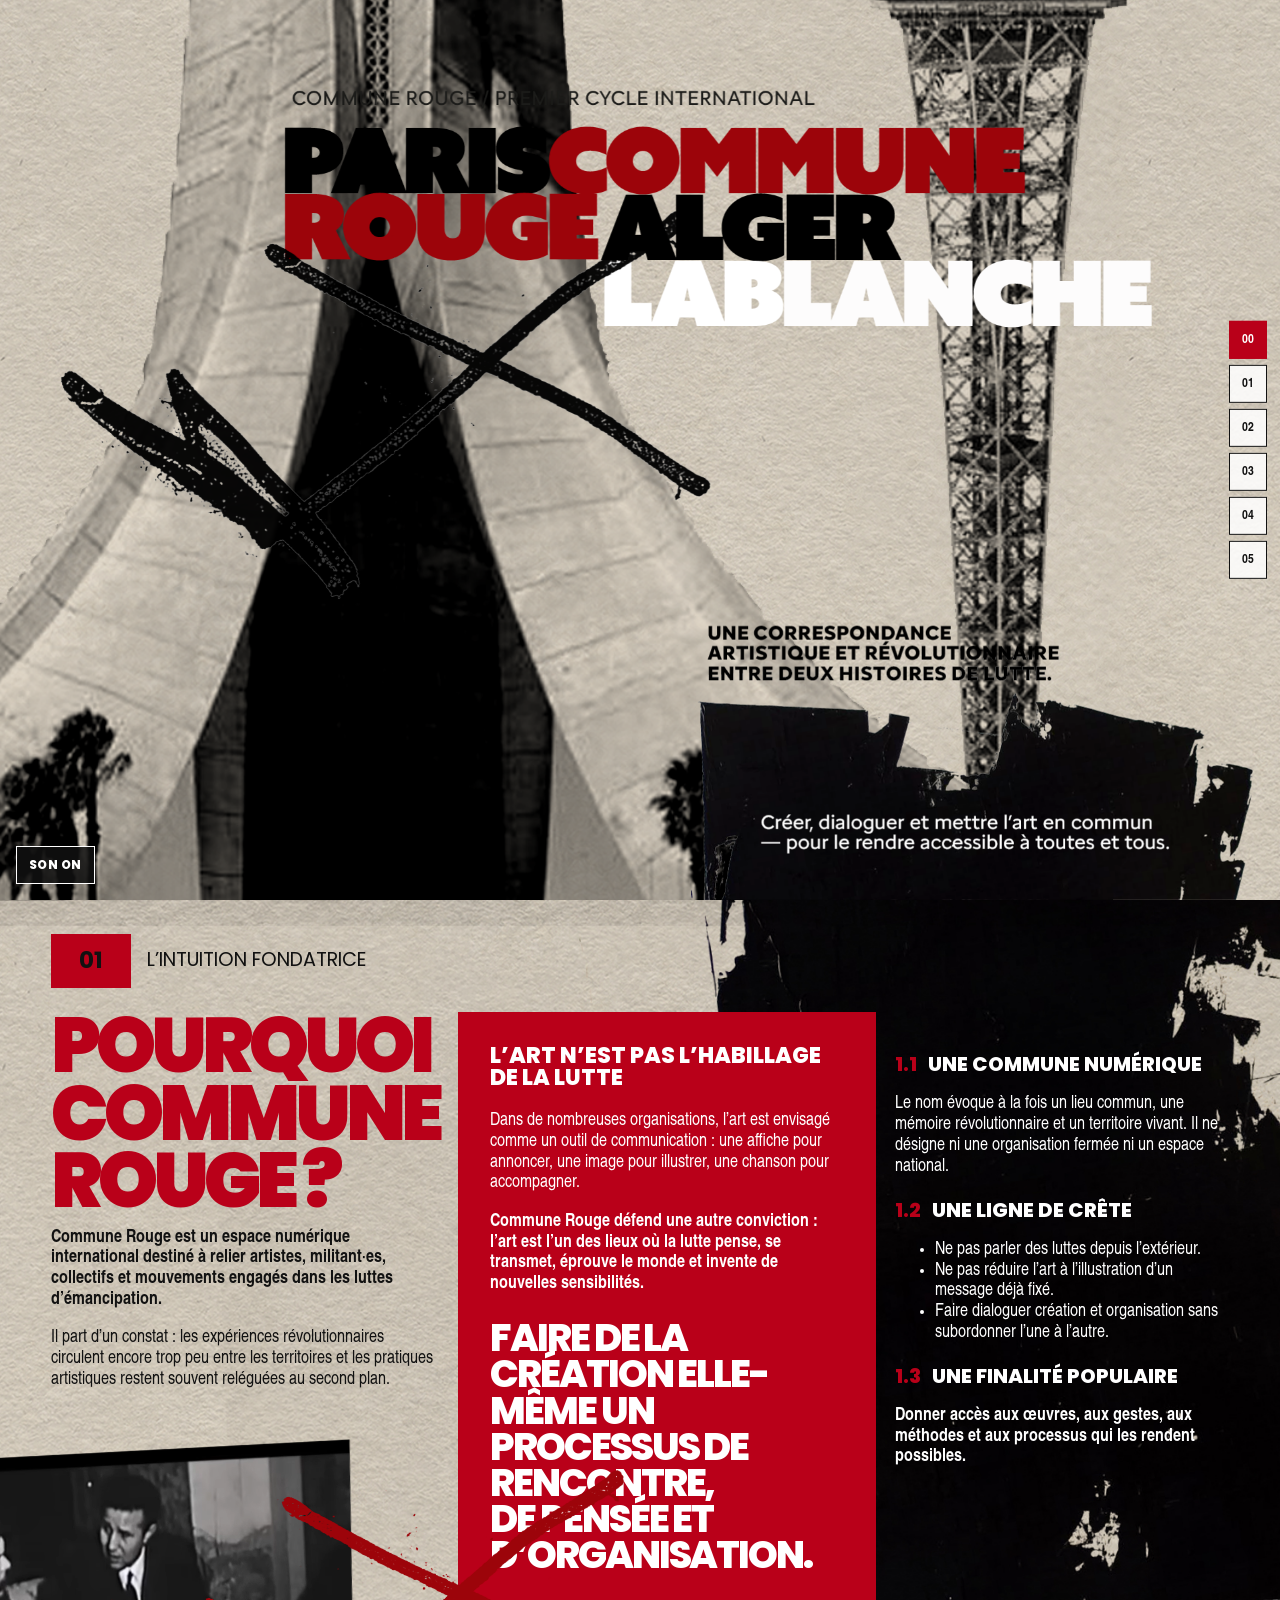
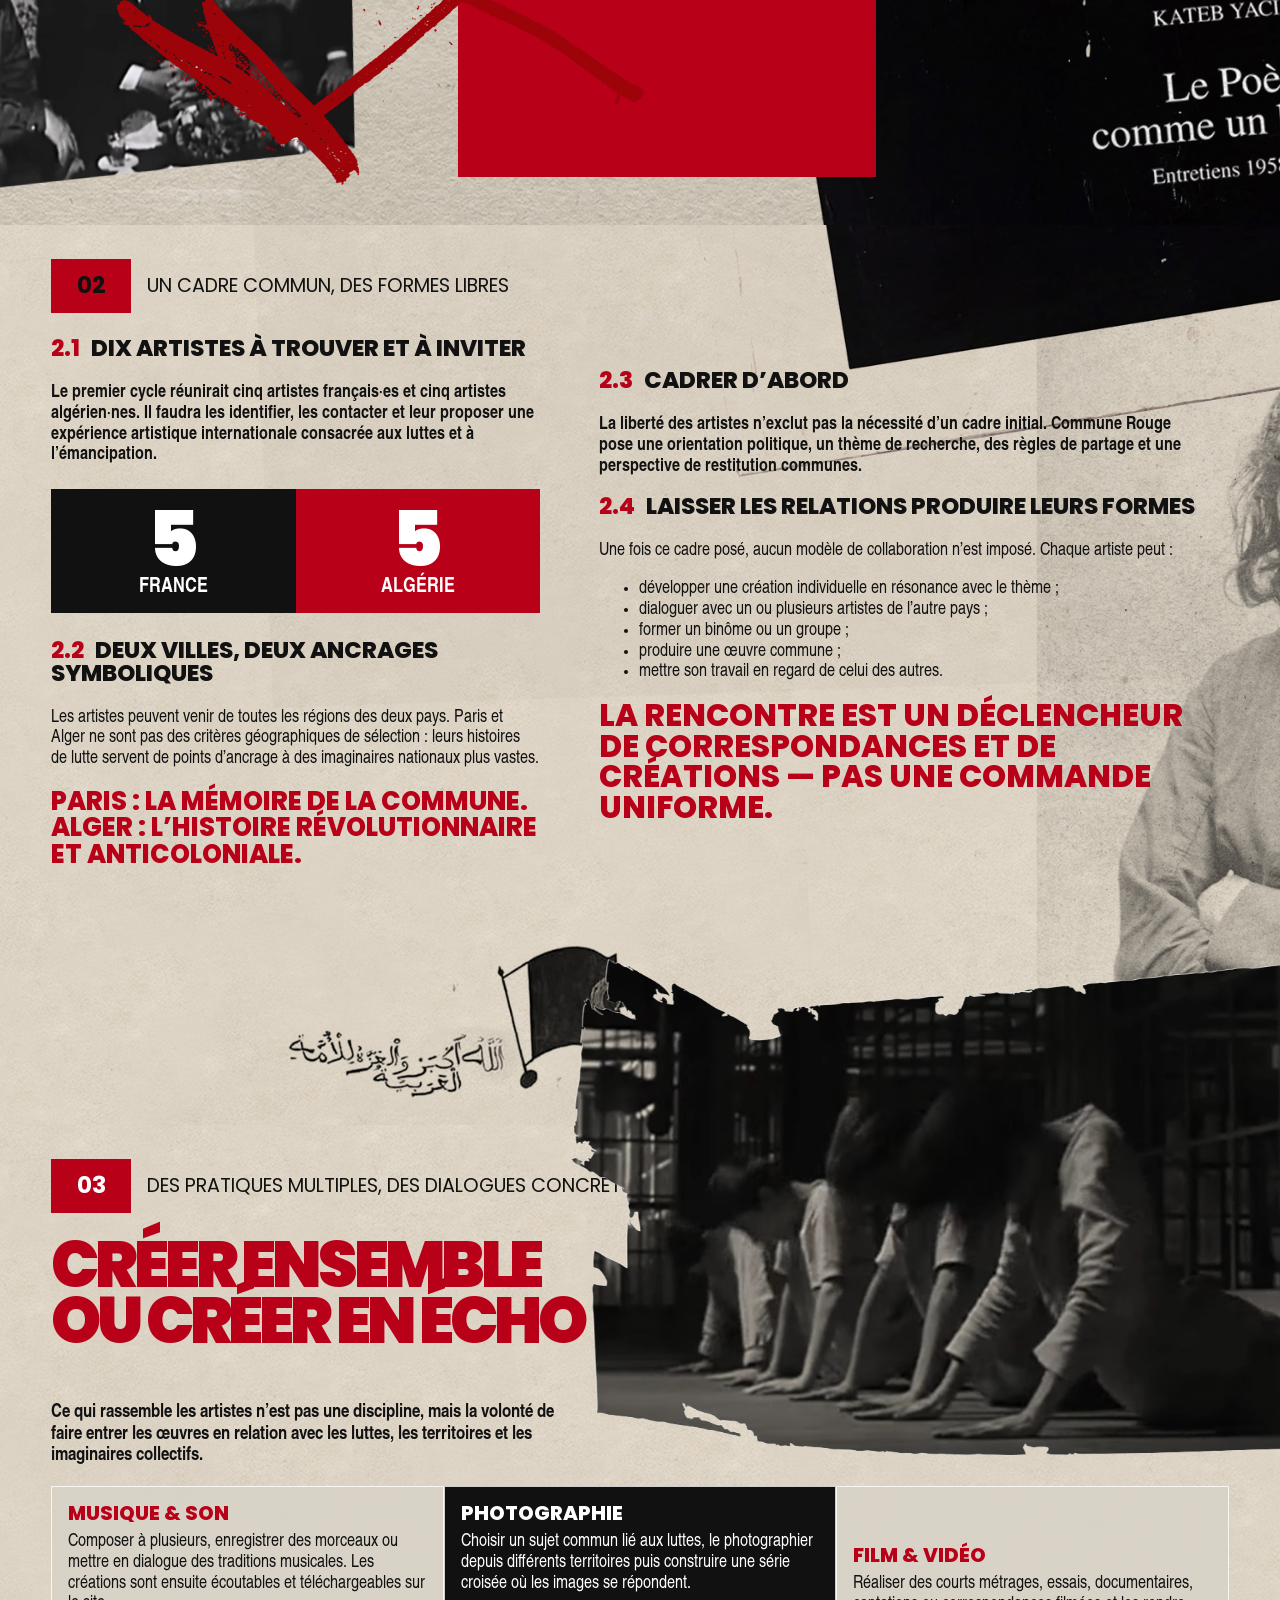
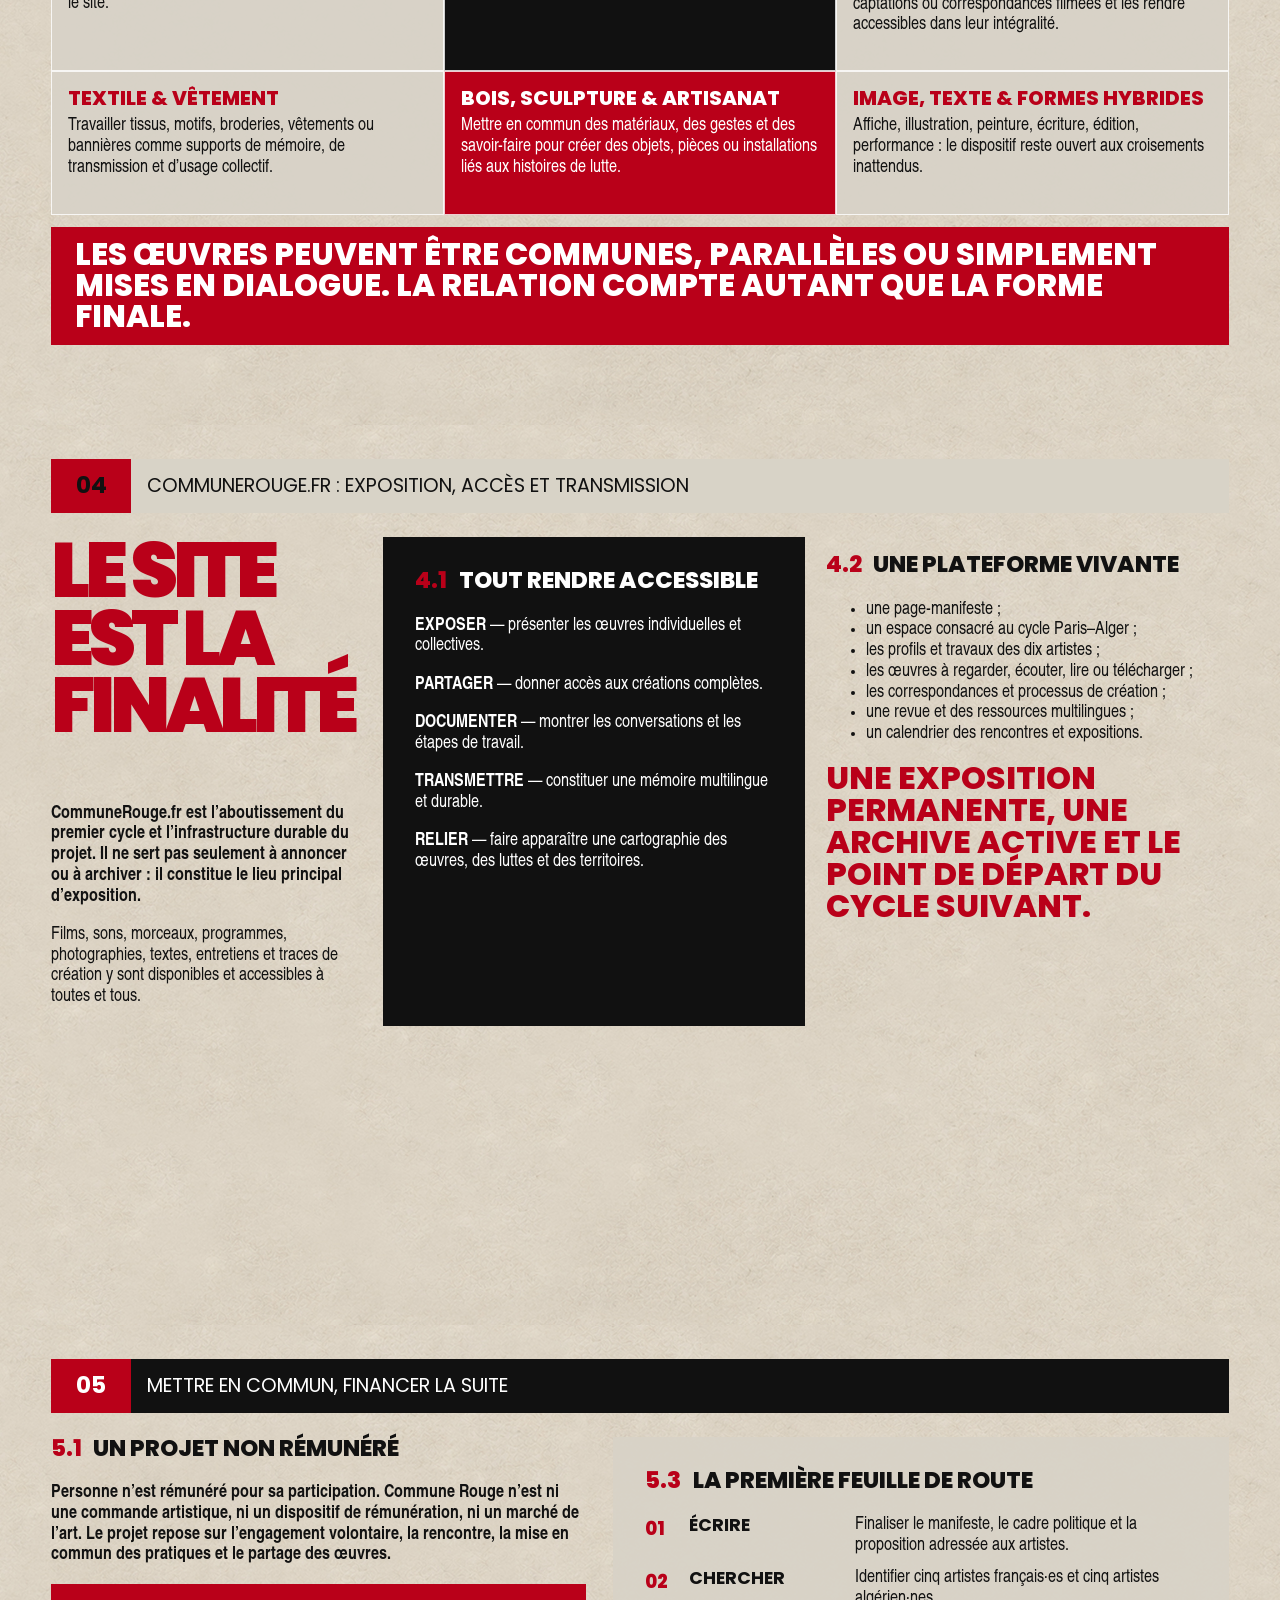
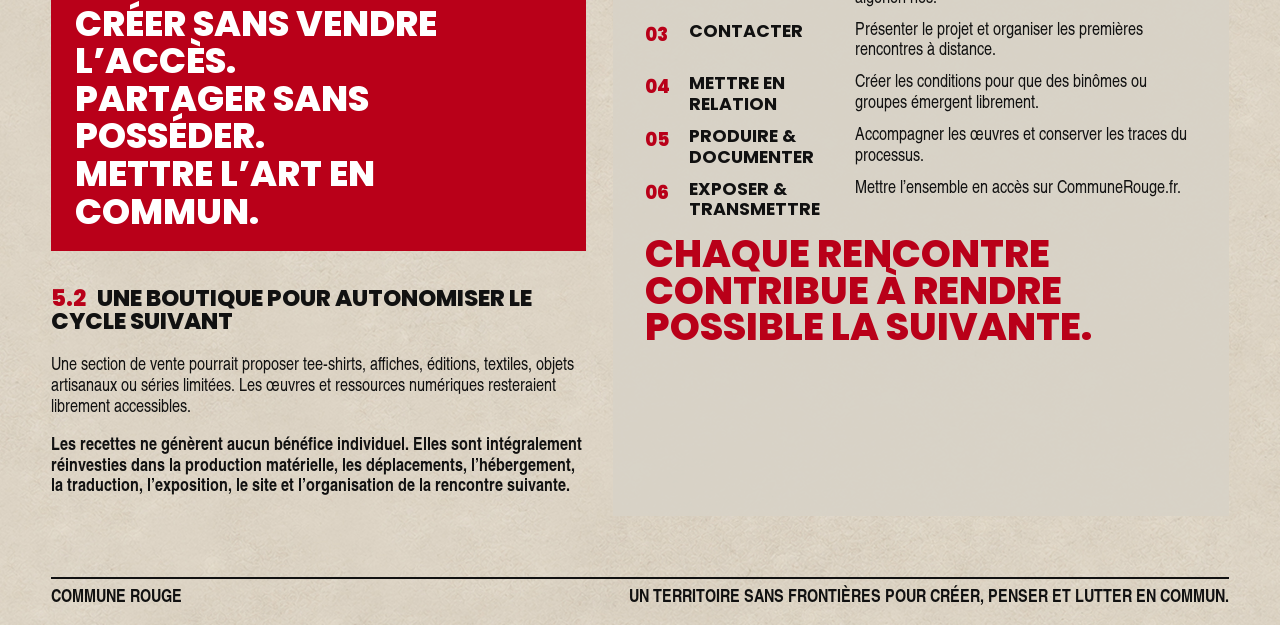
==== commit dc44dd89: "Alternate opposing tower focus animation" ====
--- a/Concept/index.html
+++ b/Concept/index.html
@@ -43,10 +43,17 @@
       height: 145%;
       width: auto;
       will-change: transform, filter;
-      animation: tower-expand 30s ease-in-out infinite alternate;
-    }
-    .home-tower-left { left: 0; transform-origin: left bottom; --tower-start: -4%; --tower-exit: -14%; }
-    .home-tower-right { right: 0; transform-origin: right bottom; --tower-start: 4%; --tower-exit: 14%; }
+    }
+    .home-tower-left {
+      left: 0;
+      transform-origin: left bottom;
+      animation: tower-left-cycle 30s ease-in-out infinite alternate;
+    }
+    .home-tower-right {
+      right: 0;
+      transform-origin: right bottom;
+      animation: tower-right-cycle 30s ease-in-out infinite alternate;
+    }
     .home-stain {
       z-index: 2;
       right: 0;
@@ -63,9 +70,13 @@
       animation: title-drift 36s linear infinite;
       will-change: transform;
     }
-    @keyframes tower-expand {
-      0% { transform: translateX(var(--tower-start)) scale(.82); filter: blur(0); }
-      100% { transform: translateX(var(--tower-exit)) scale(1.16); filter: blur(5px); }
+    @keyframes tower-left-cycle {
+      0% { transform: translateX(-14%) scale(1.16); filter: blur(5px); }
+      100% { transform: translateX(-4%) scale(.82); filter: blur(0); }
+    }
+    @keyframes tower-right-cycle {
+      0% { transform: translateX(4%) scale(.82); filter: blur(0); }
+      100% { transform: translateX(14%) scale(1.16); filter: blur(5px); }
     }
     @keyframes title-drift {
       0%   { transform: translate(0, 0); }
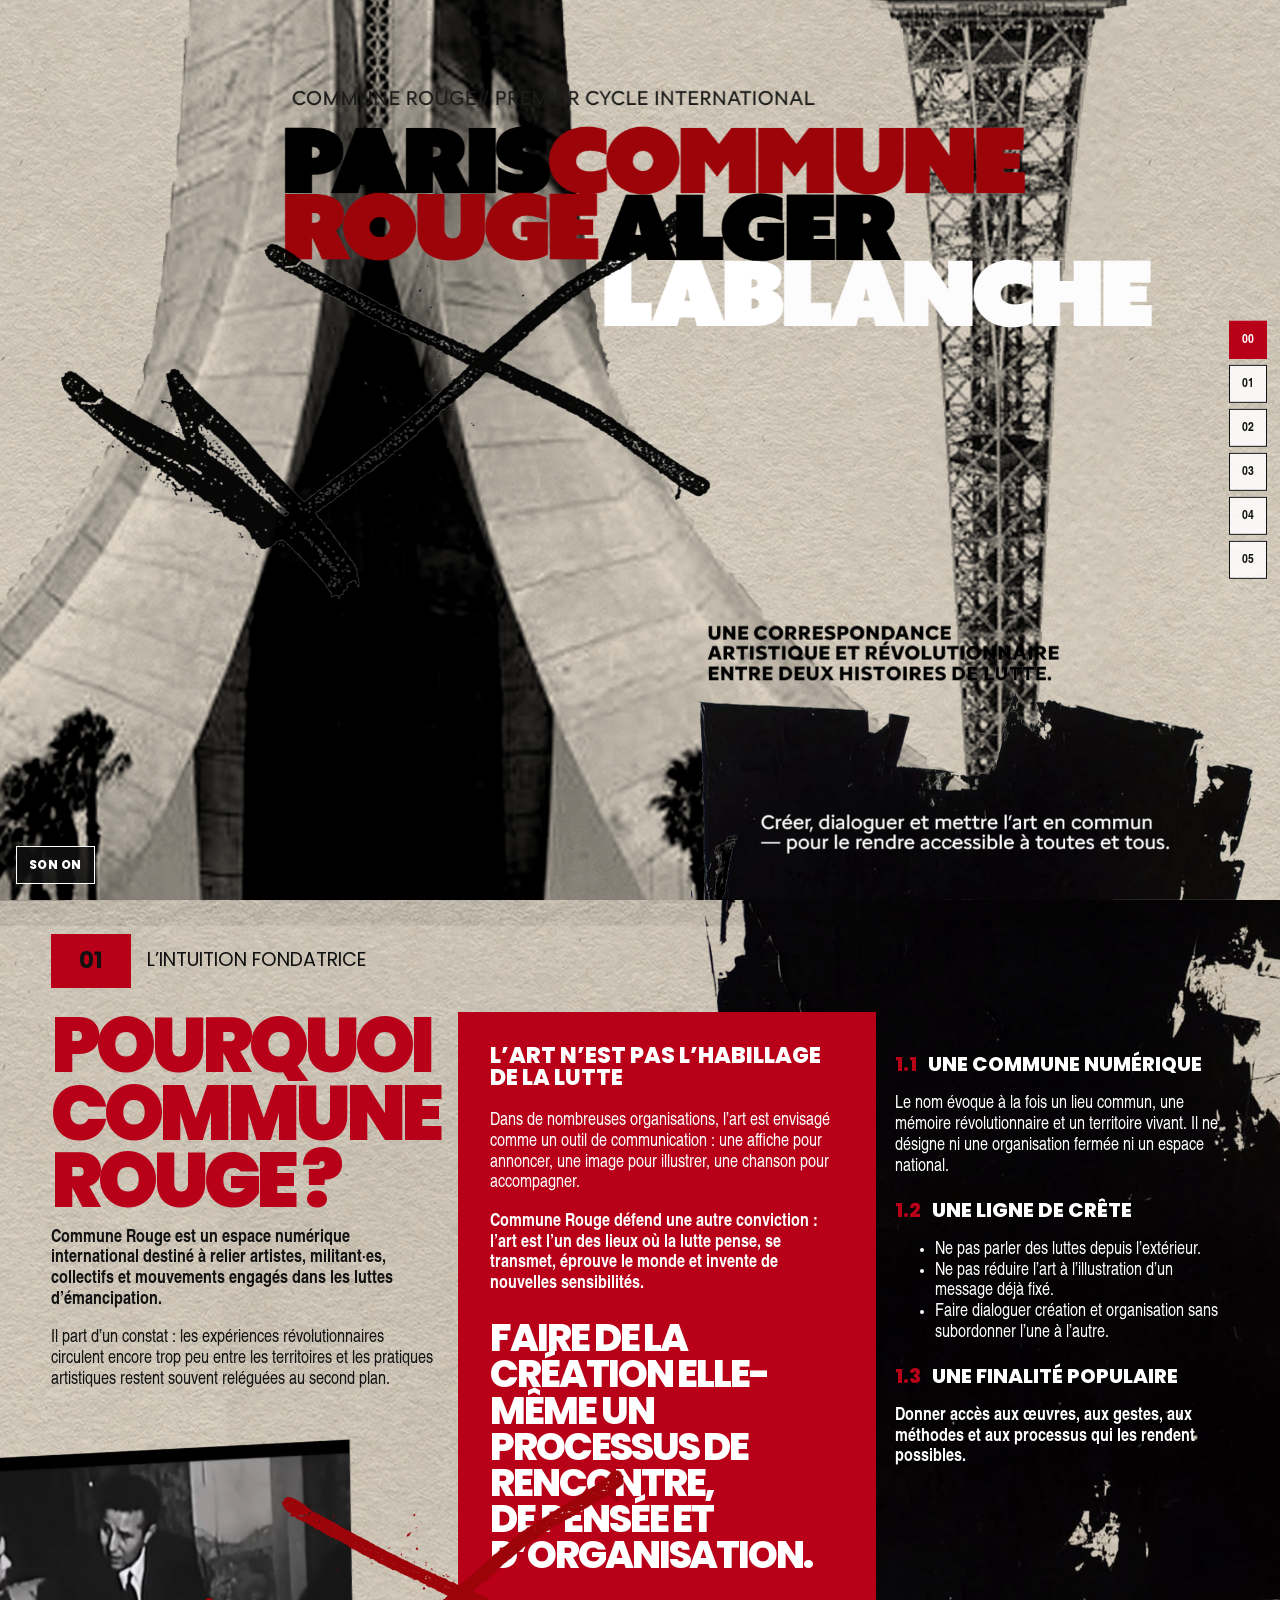
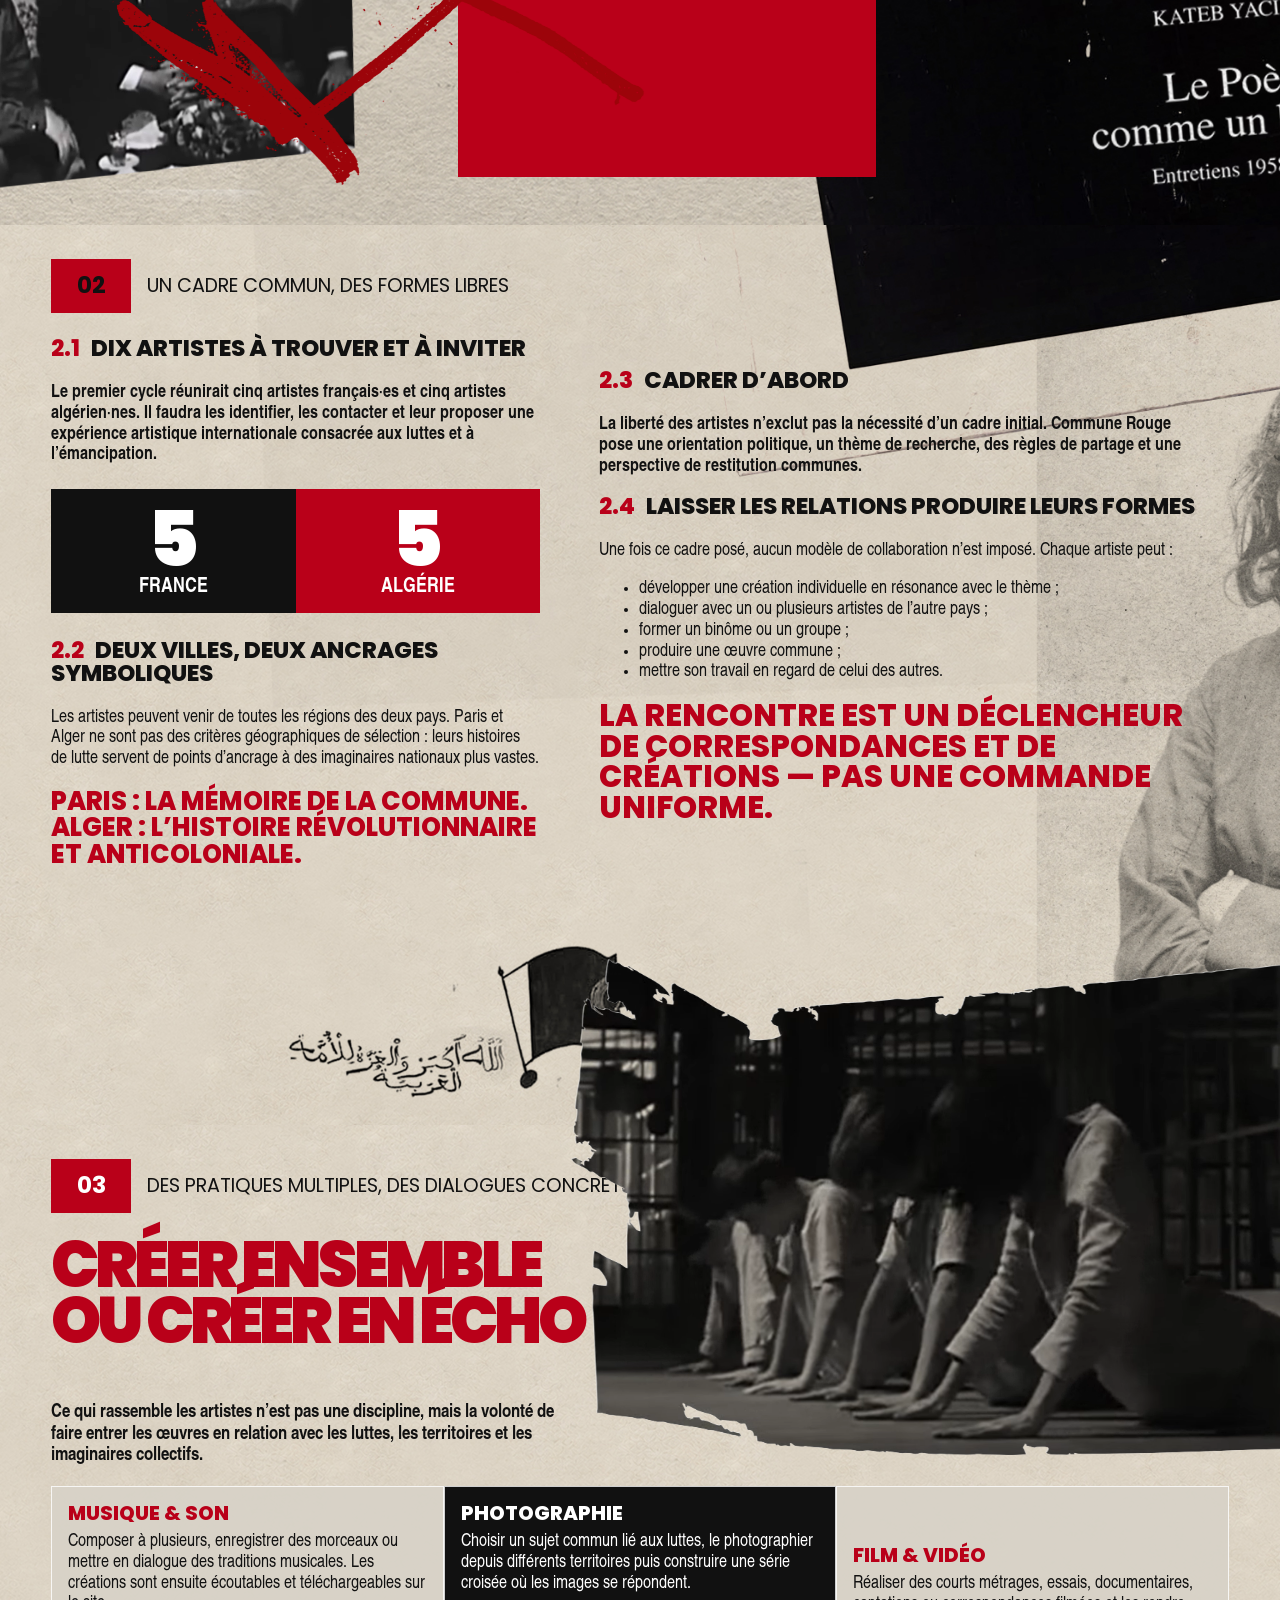
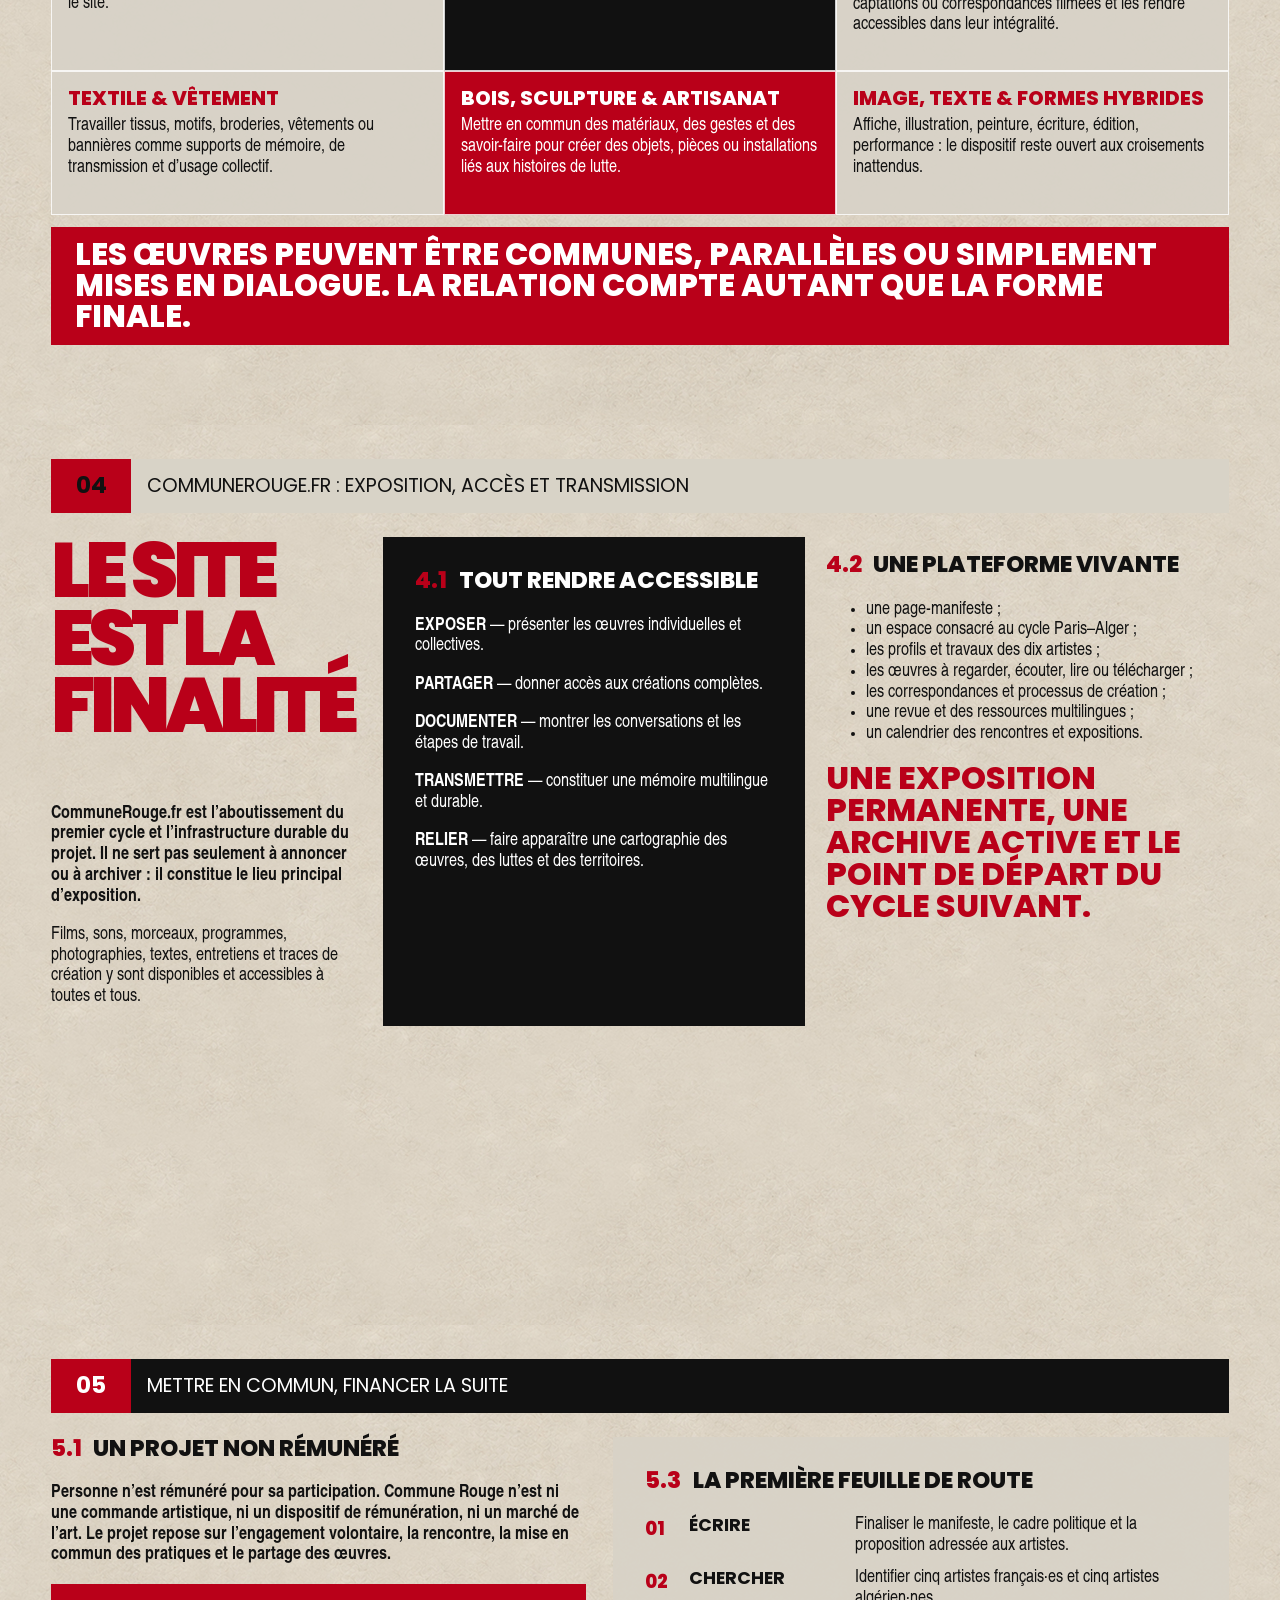
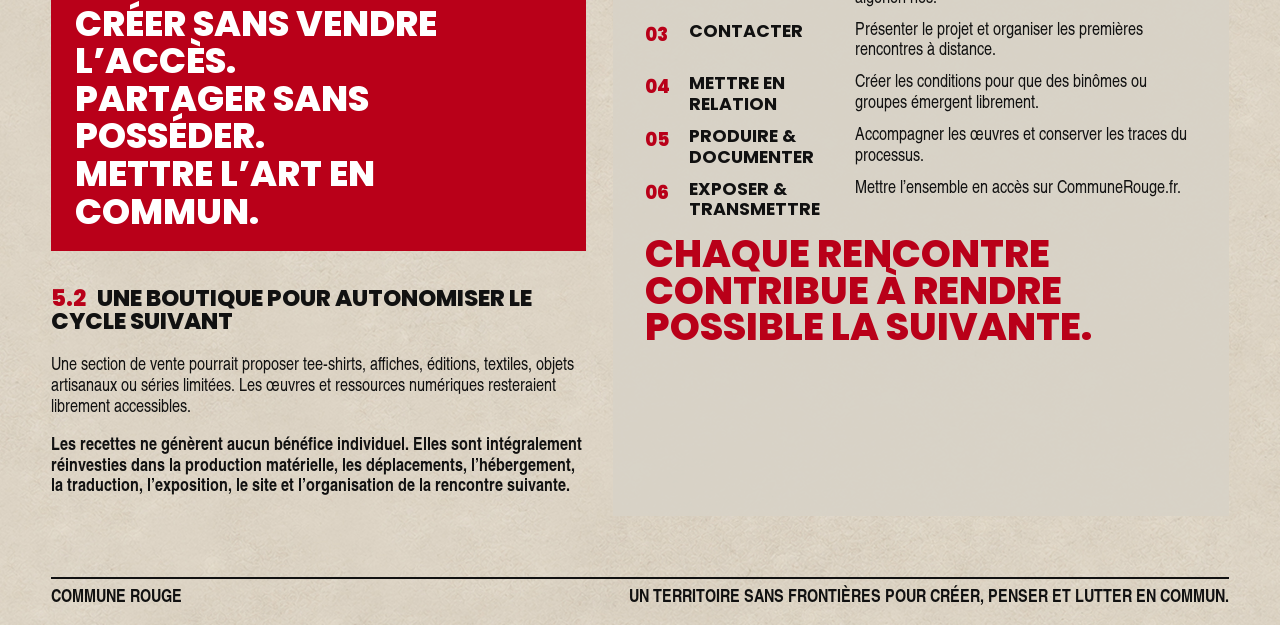
==== commit d832ae65: "Lower right tower during expansion" ====
--- a/Concept/index.html
+++ b/Concept/index.html
@@ -75,8 +75,8 @@
       100% { transform: translateX(-4%) scale(.82); filter: blur(0); }
     }
     @keyframes tower-right-cycle {
-      0% { transform: translateX(4%) scale(.82); filter: blur(0); }
-      100% { transform: translateX(14%) scale(1.16); filter: blur(5px); }
+      0% { transform: translate(4%, 0) scale(.82); filter: blur(0); }
+      100% { transform: translate(14%, 8%) scale(1.16); filter: blur(5px); }
     }
     @keyframes title-drift {
       0%   { transform: translate(0, 0); }
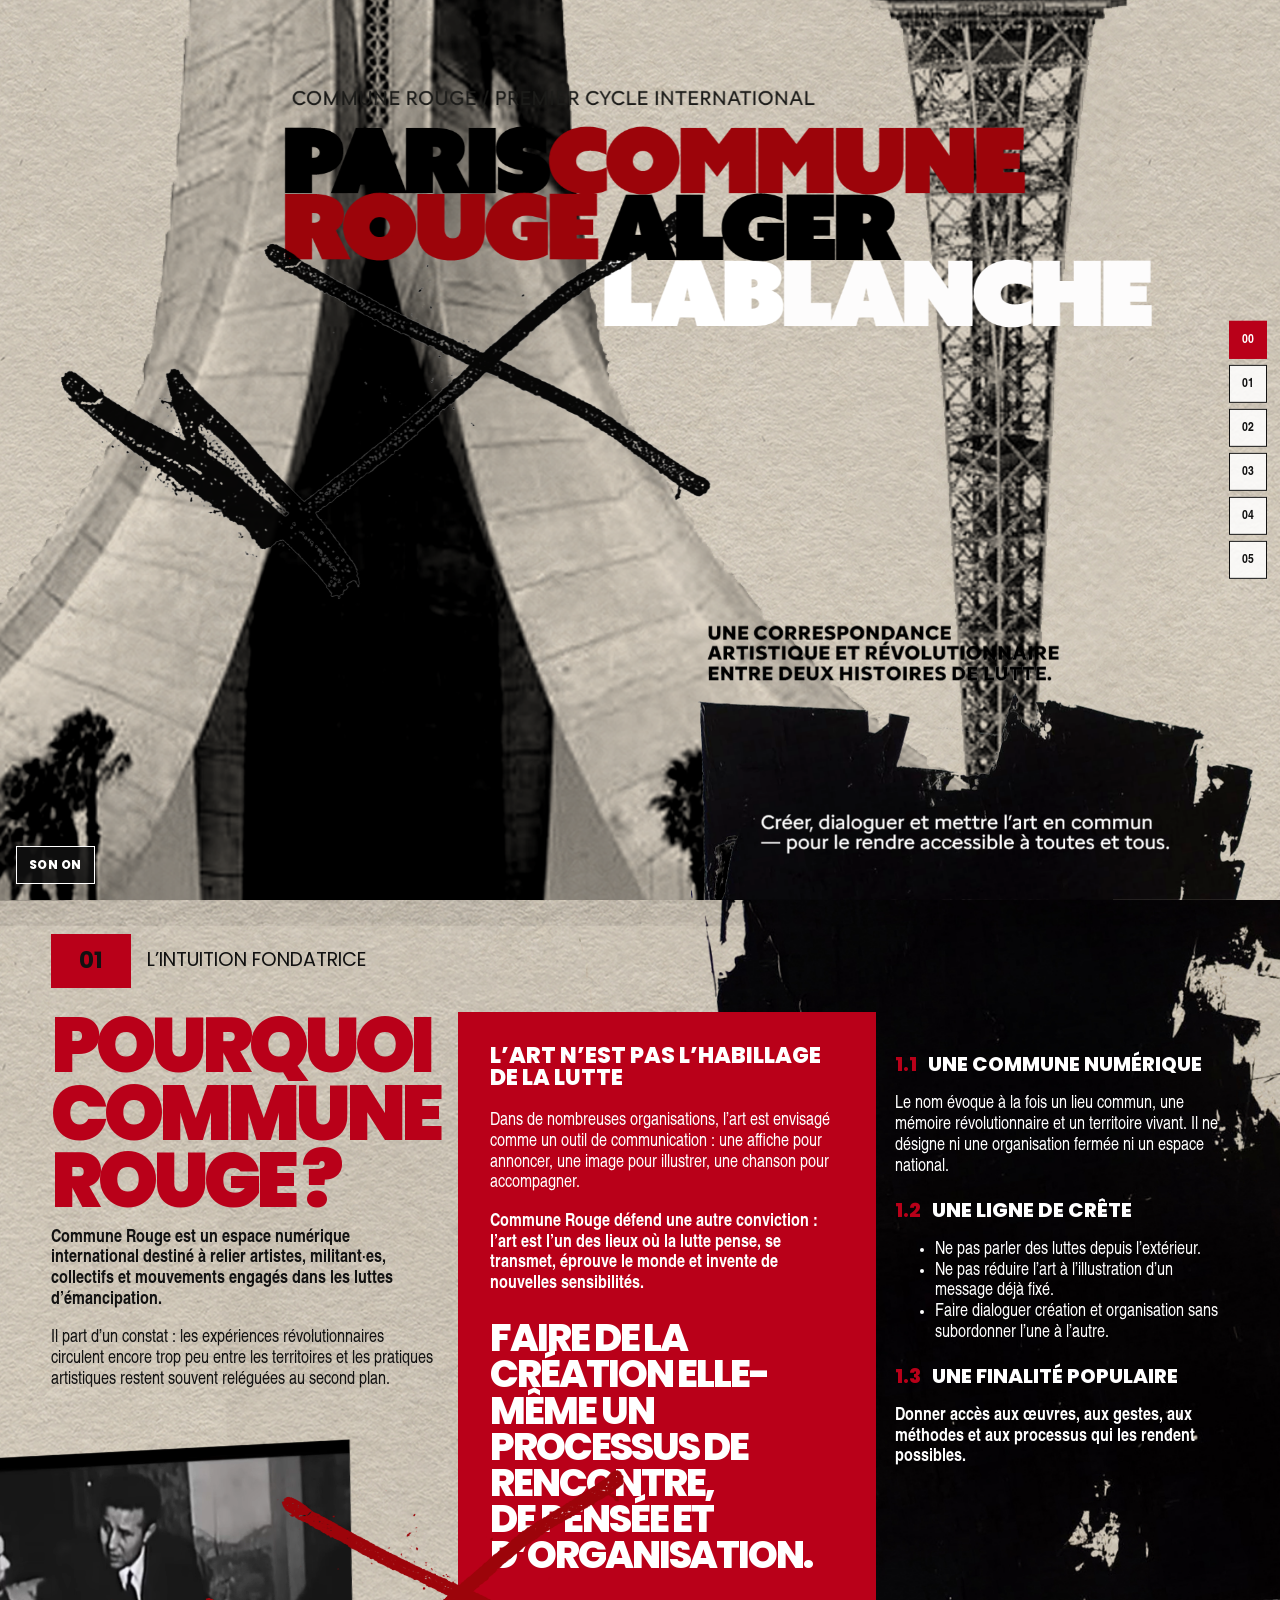
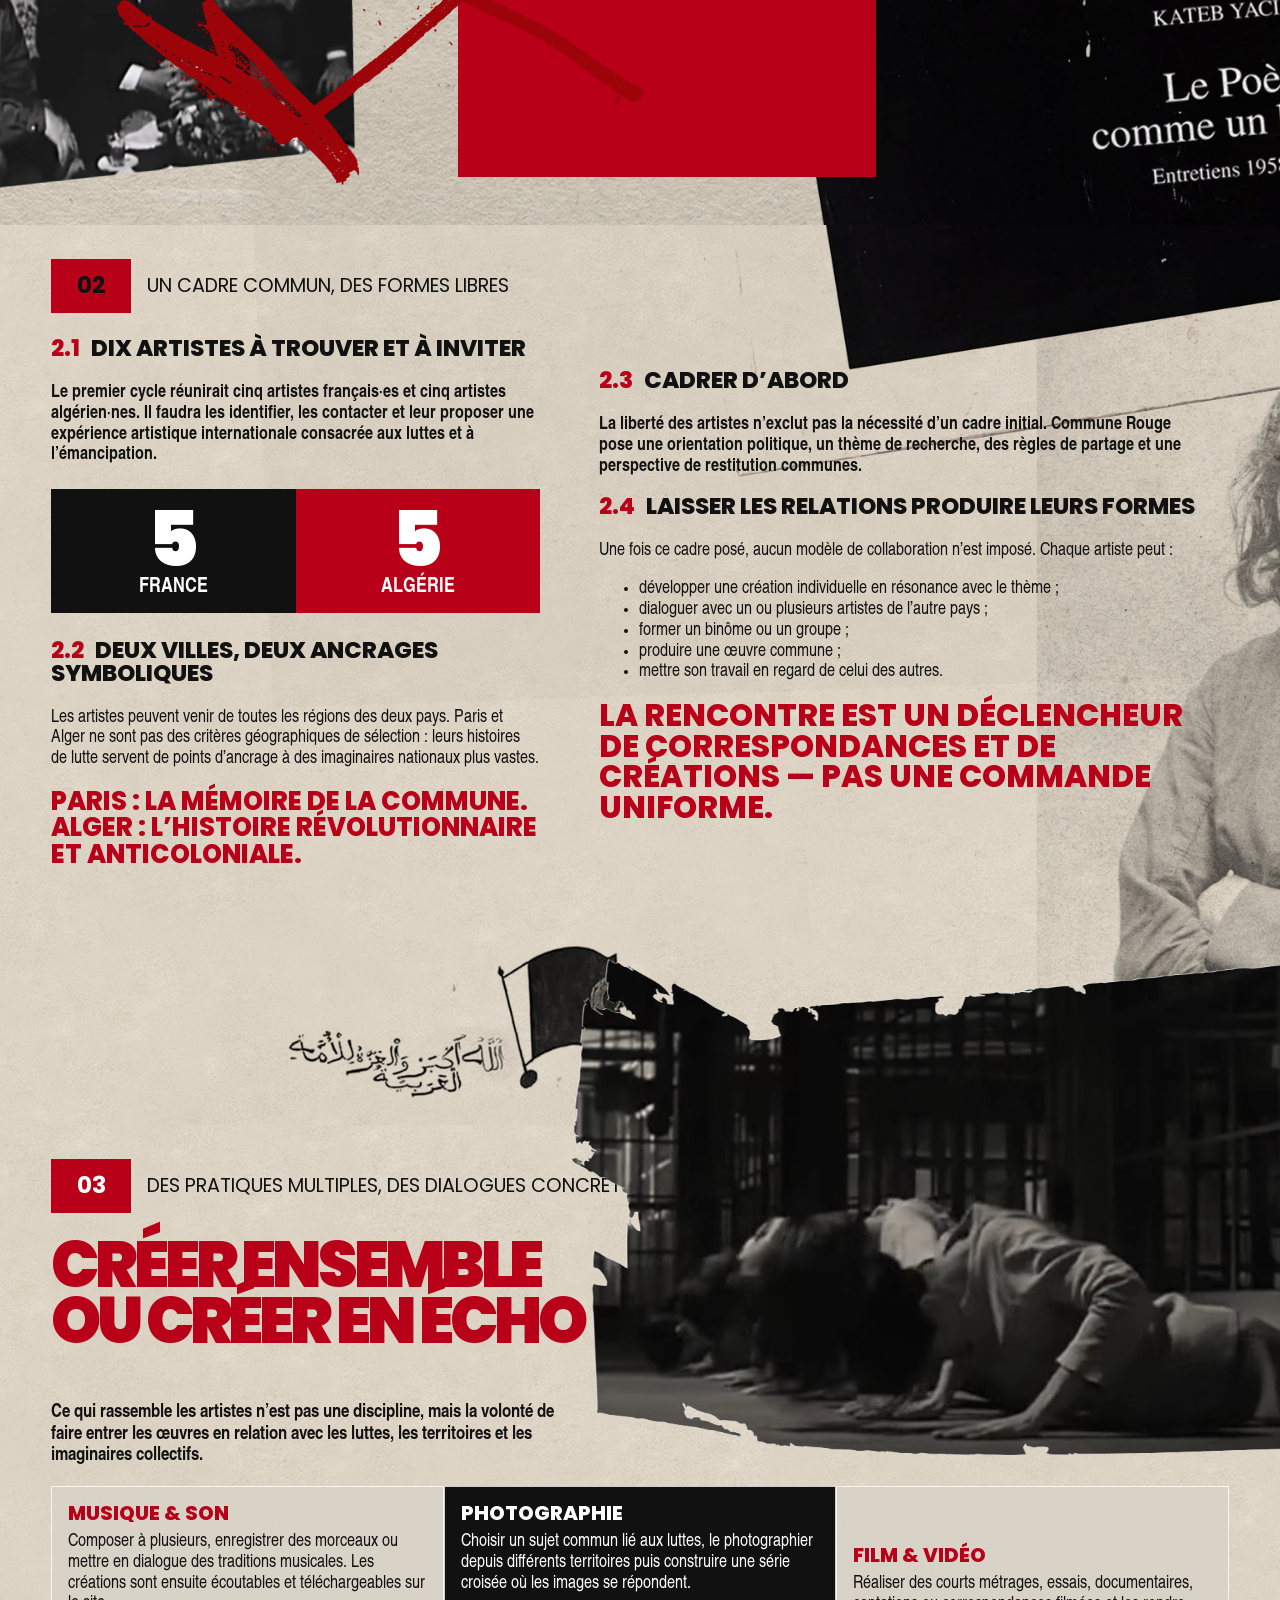
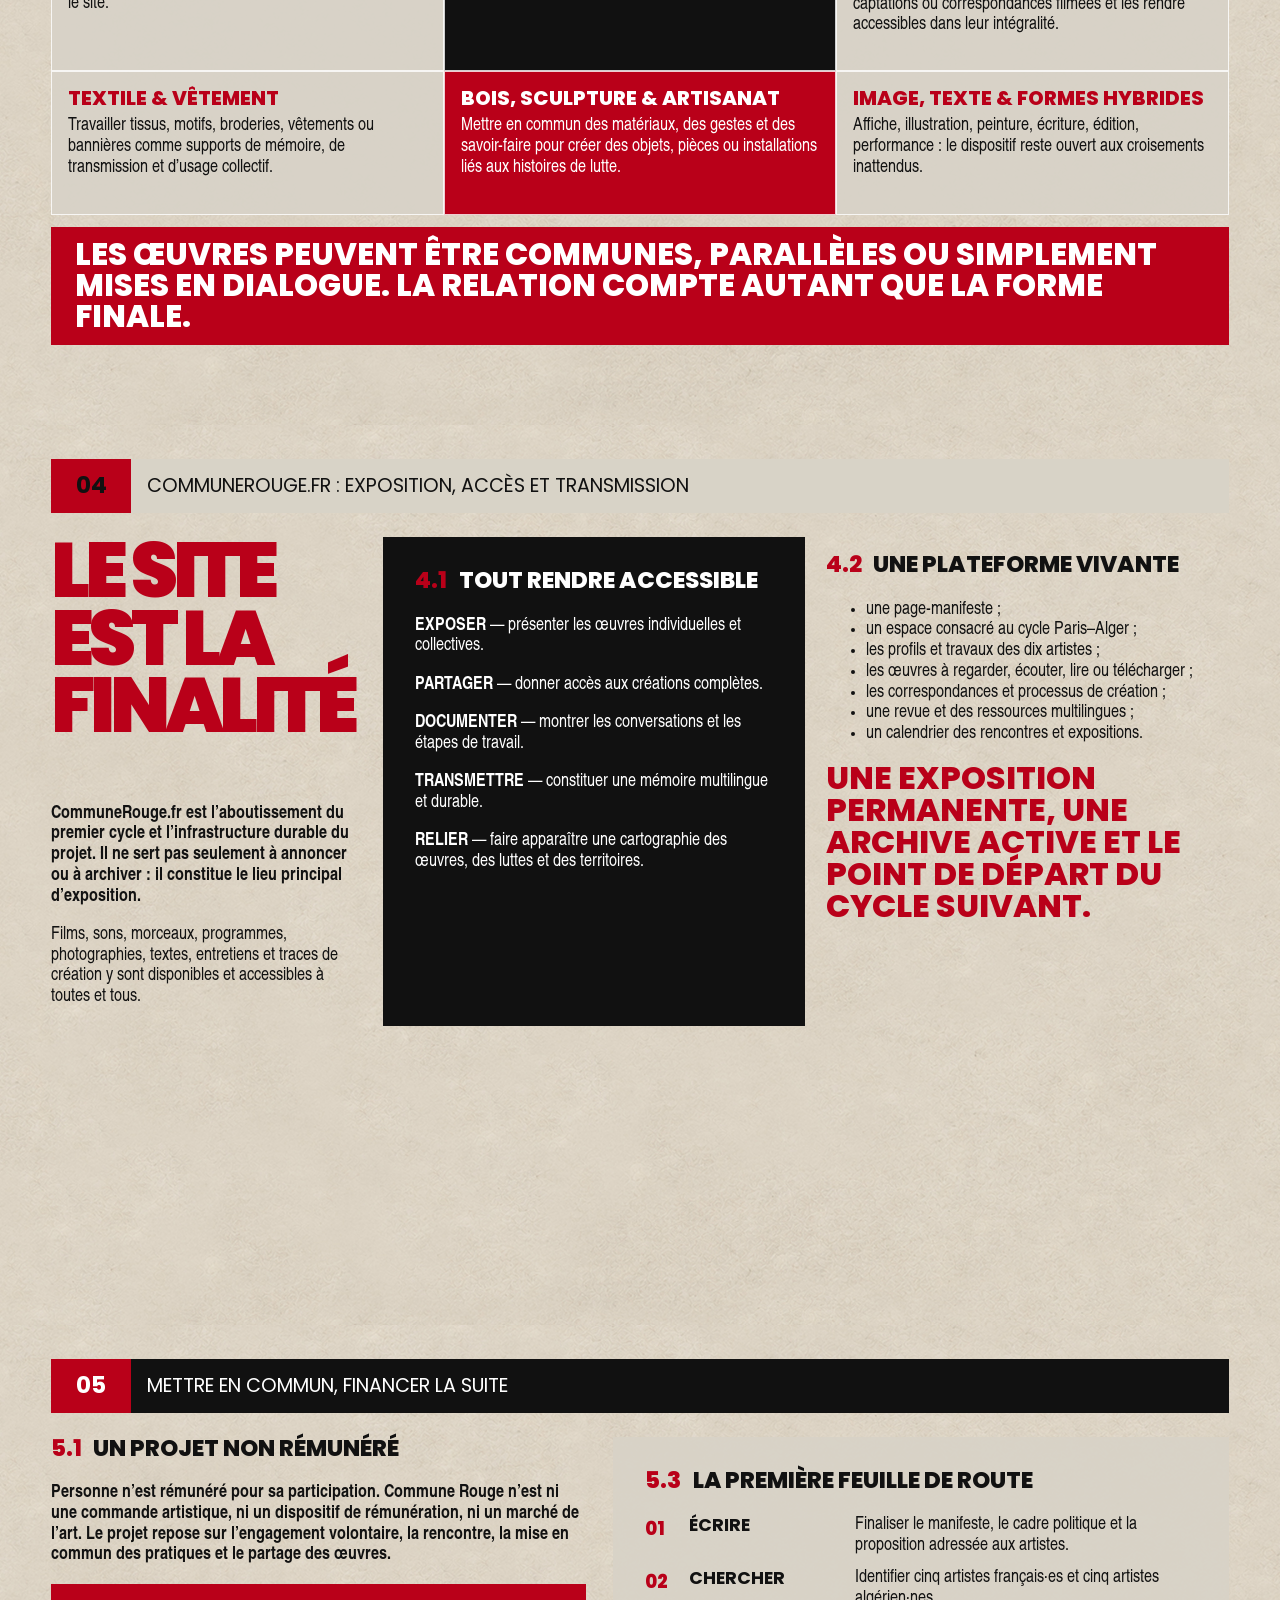
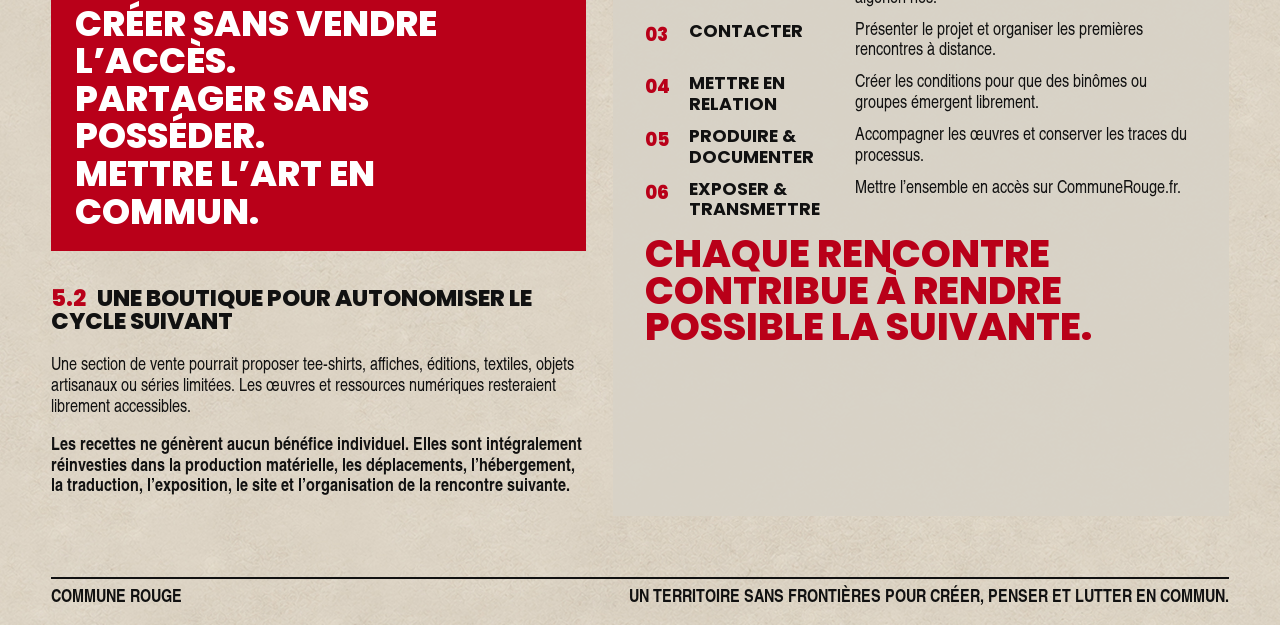
==== commit 0285710f: "Increase right tower downward movement" ====
--- a/Concept/index.html
+++ b/Concept/index.html
@@ -76,7 +76,7 @@
     }
     @keyframes tower-right-cycle {
       0% { transform: translate(4%, 0) scale(.82); filter: blur(0); }
-      100% { transform: translate(14%, 8%) scale(1.16); filter: blur(5px); }
+      100% { transform: translate(14%, 18%) scale(1.16); filter: blur(5px); }
     }
     @keyframes title-drift {
       0%   { transform: translate(0, 0); }
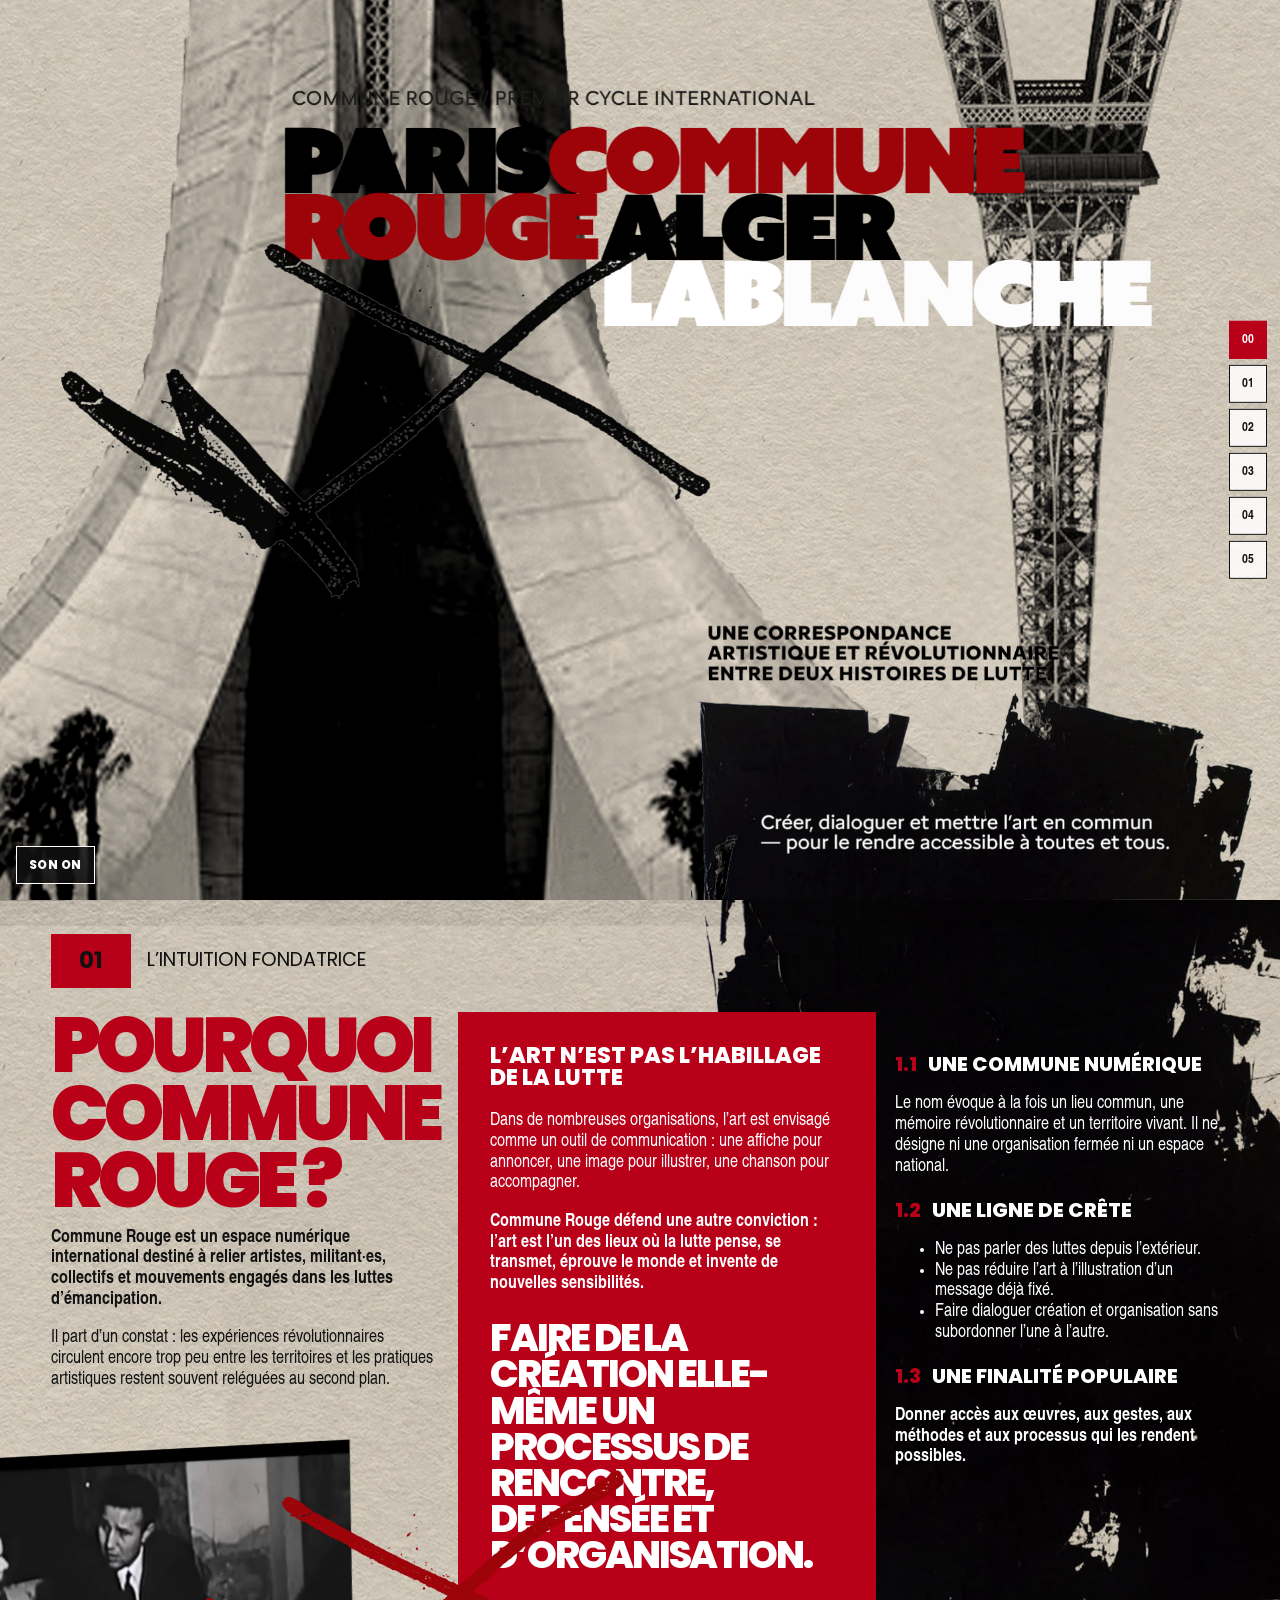
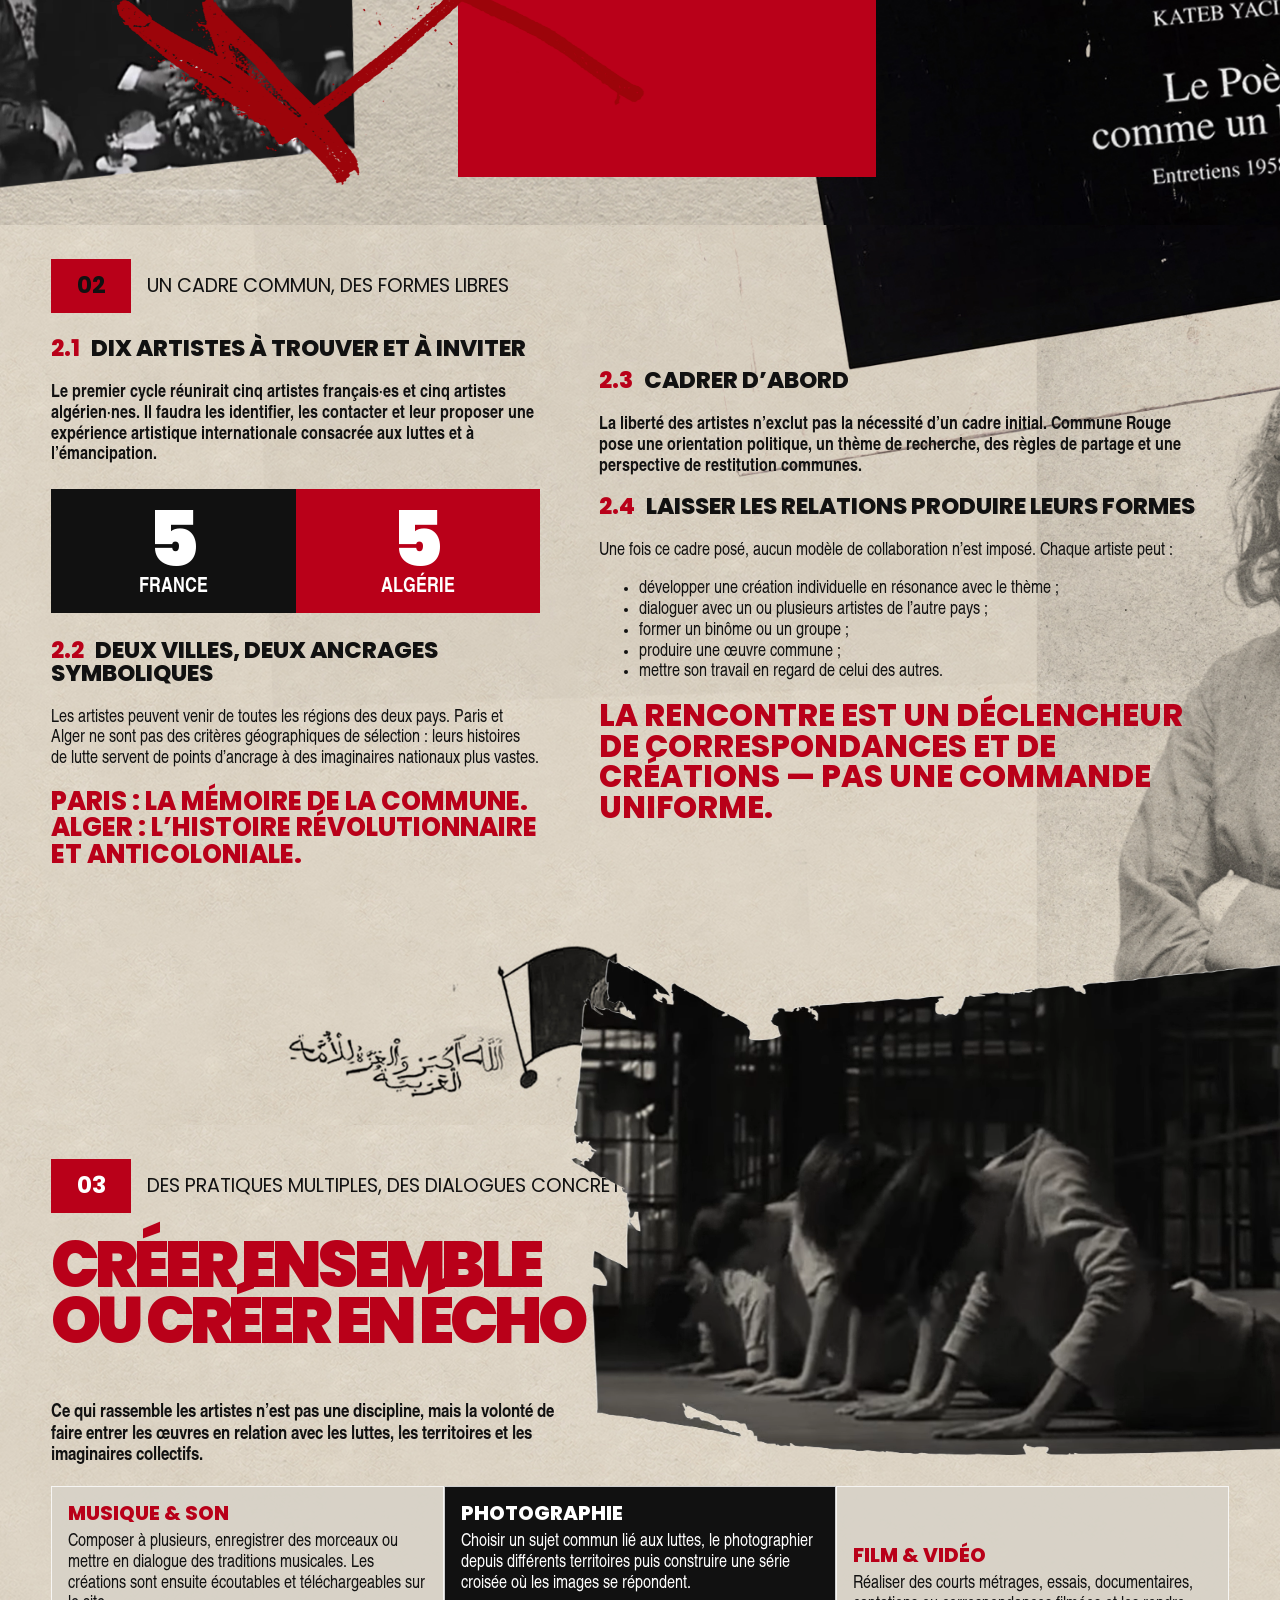
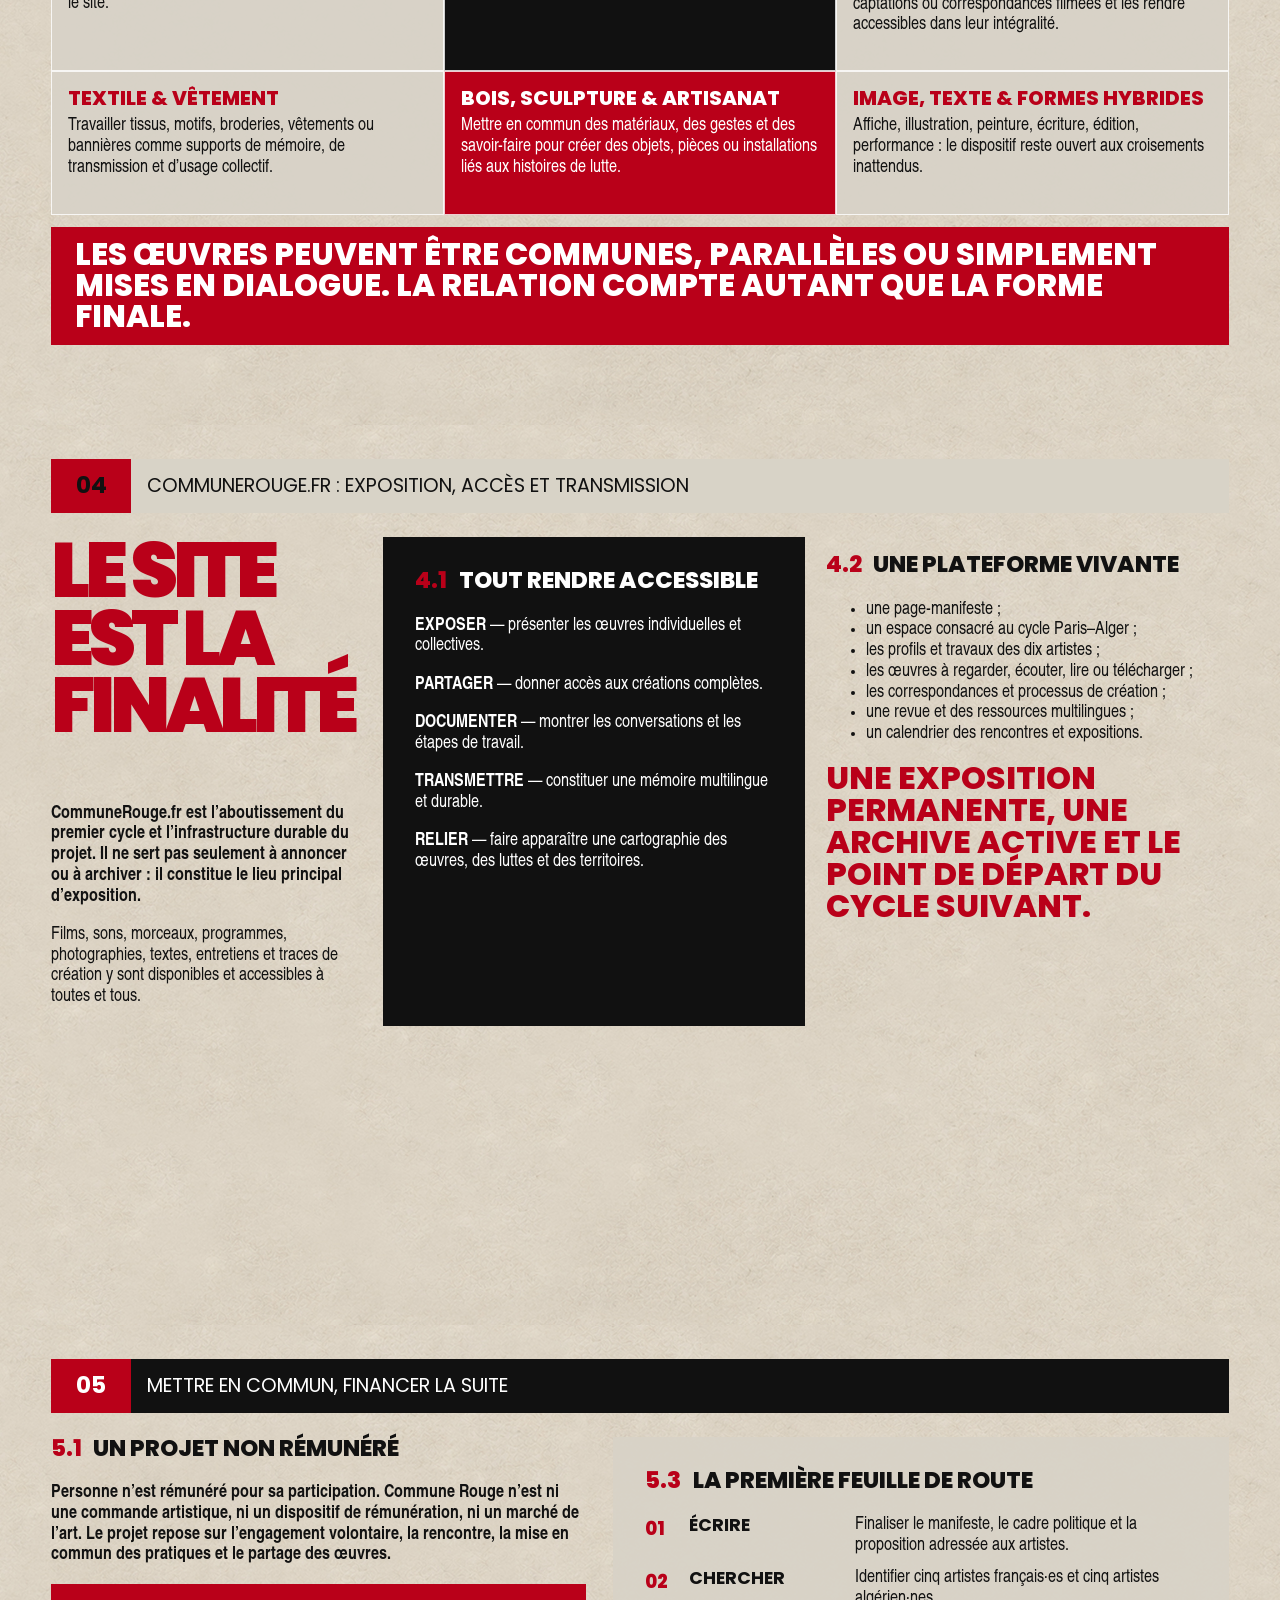
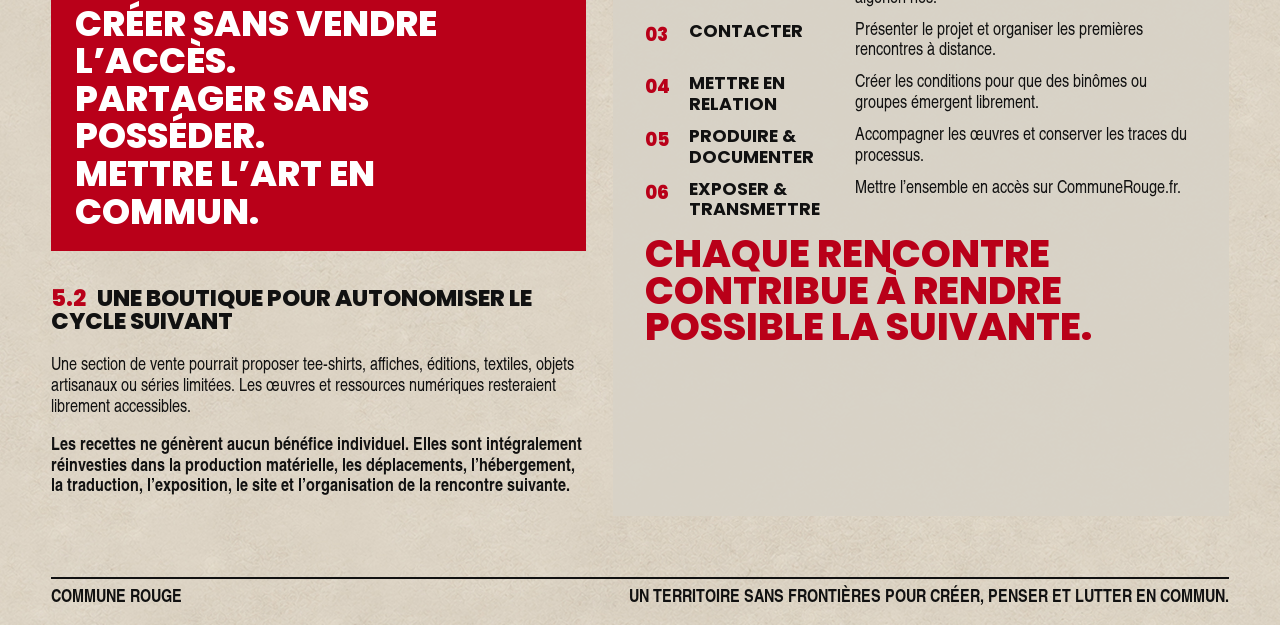
==== commit 083b6357: "Reduce right tower by twenty percent" ====
--- a/Concept/index.html
+++ b/Concept/index.html
@@ -51,6 +51,7 @@
     }
     .home-tower-right {
       right: 0;
+      height: 116%;
       transform-origin: right bottom;
       animation: tower-right-cycle 30s ease-in-out infinite alternate;
     }
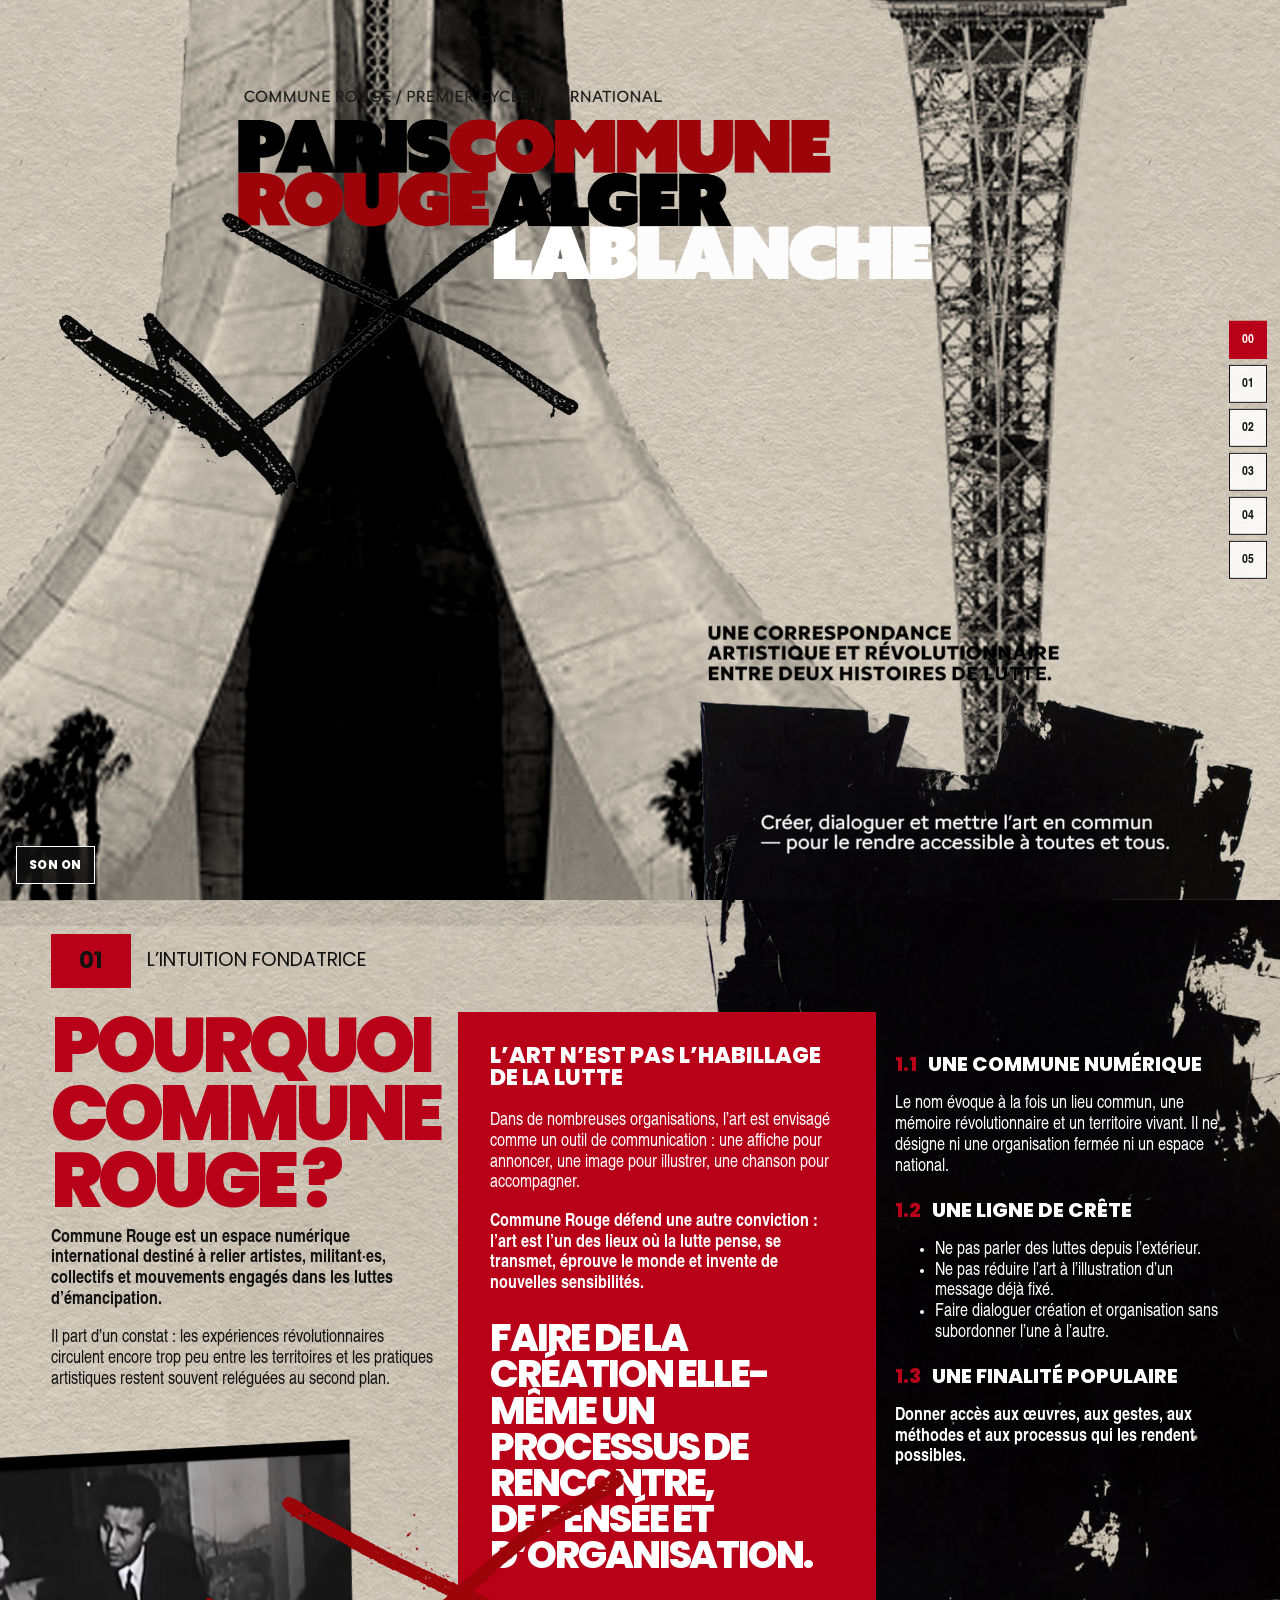
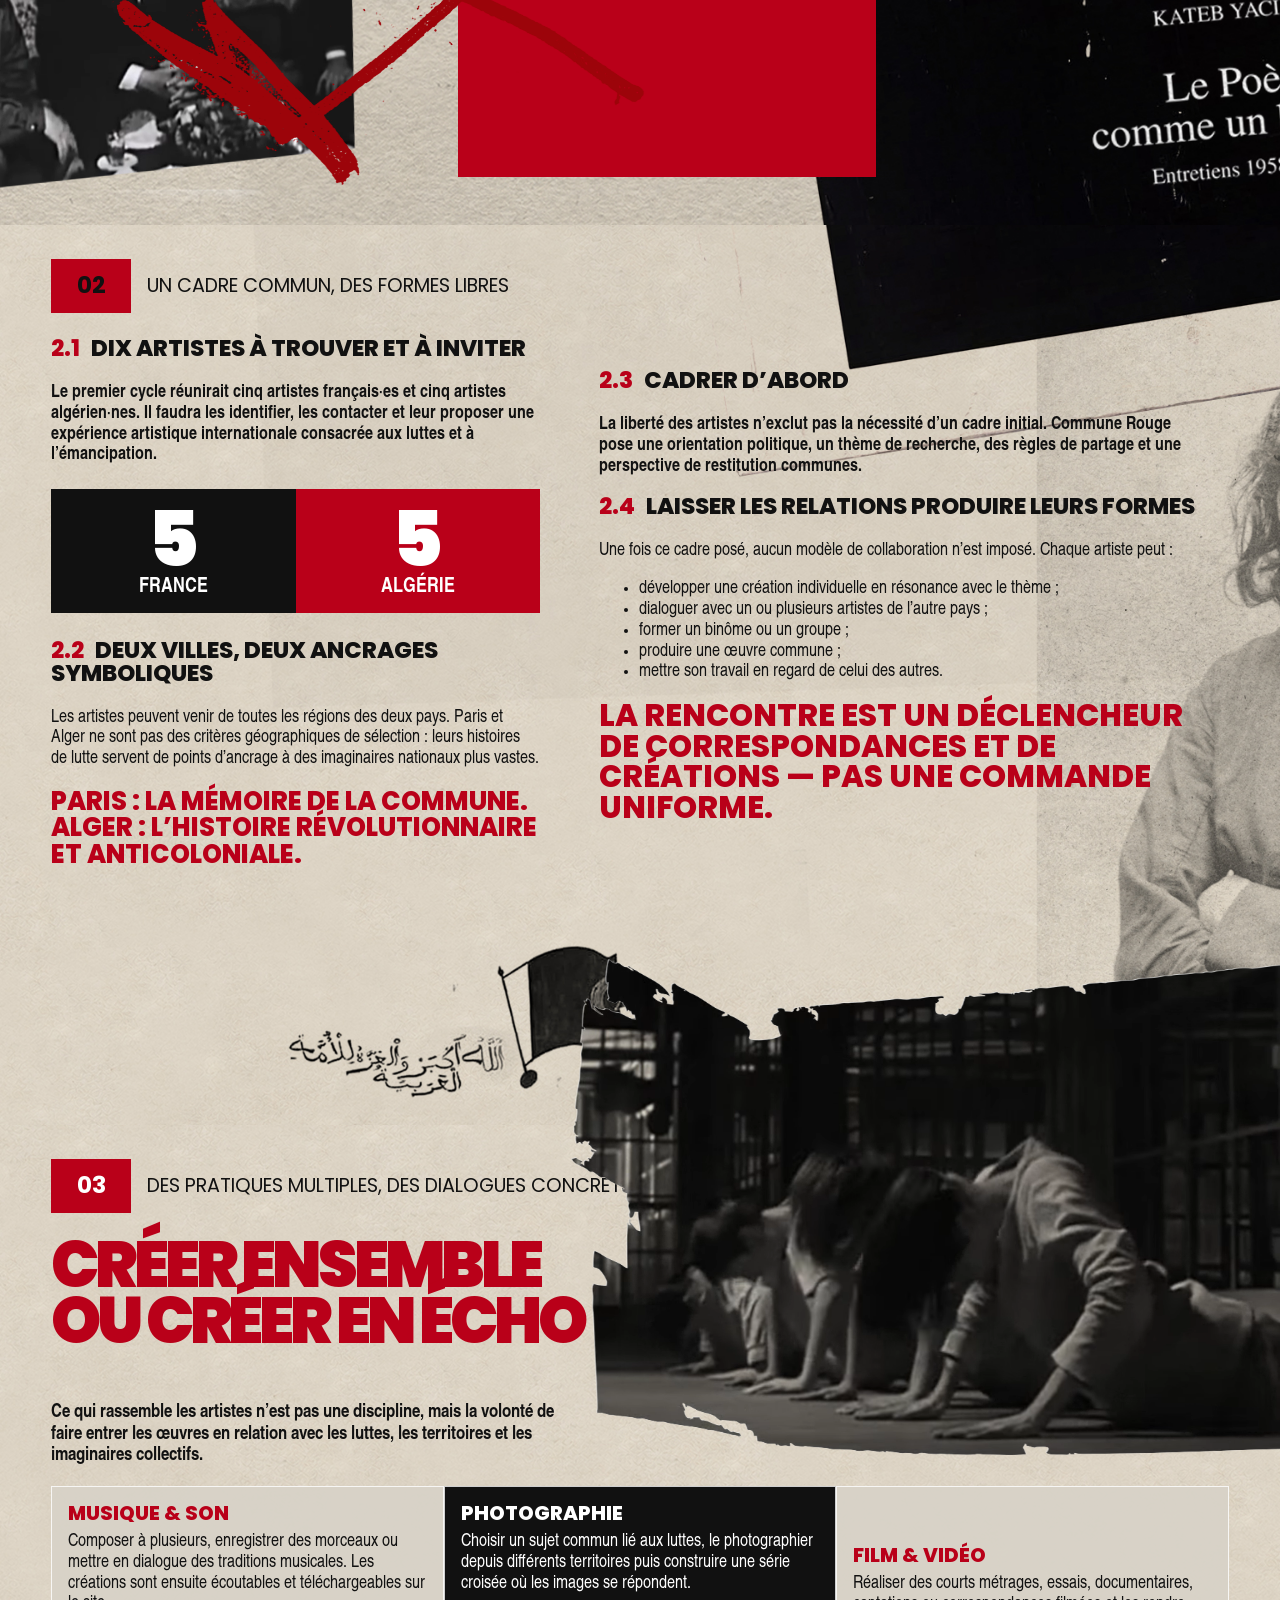
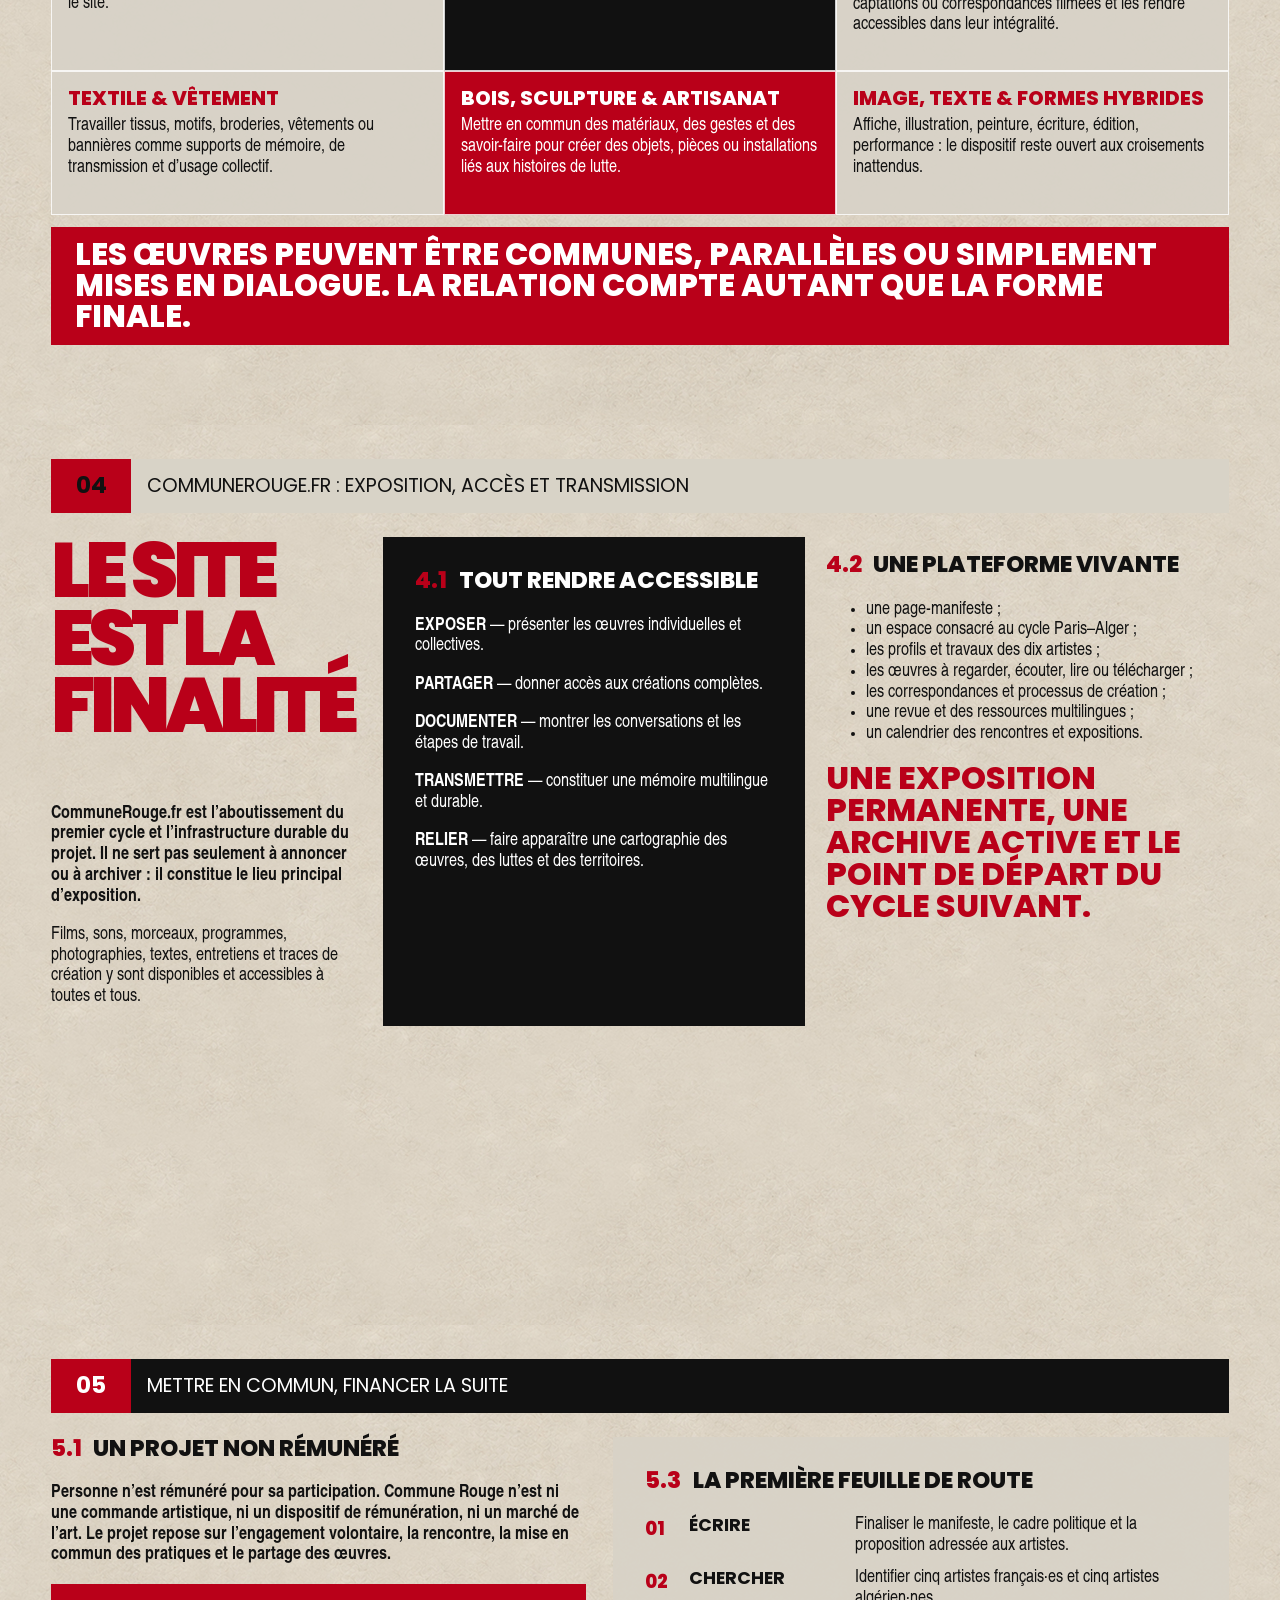
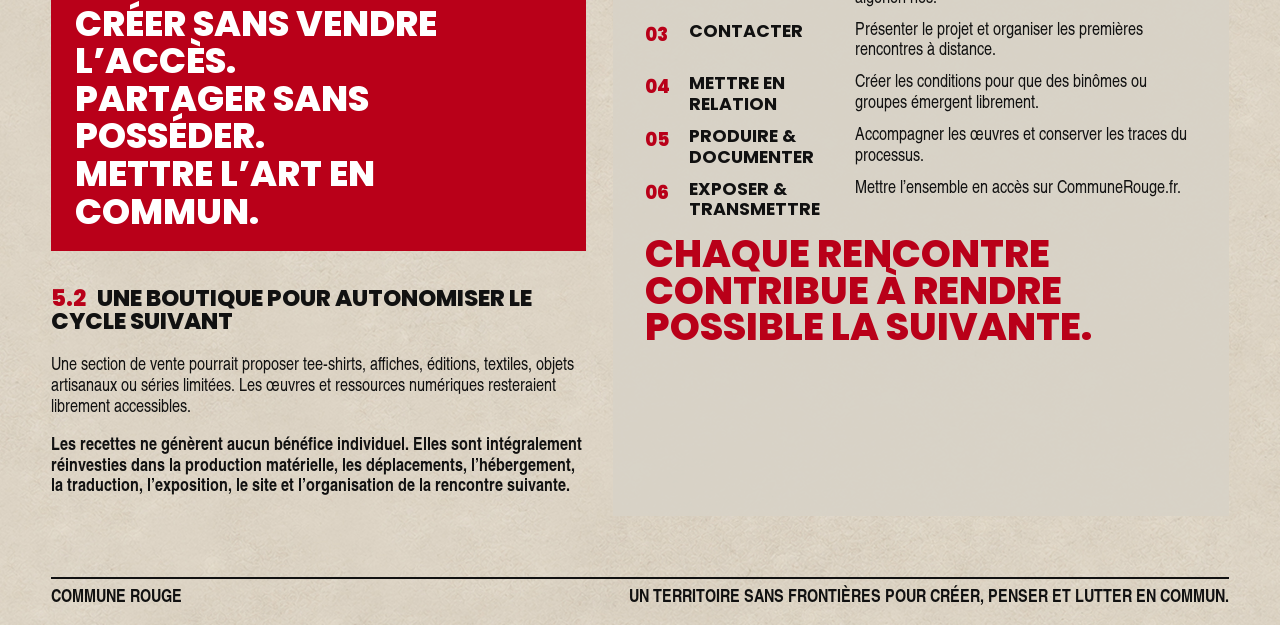
==== commit 22af0ffe: "Reduce home title by twenty percent" ====
--- a/Concept/index.html
+++ b/Concept/index.html
@@ -51,7 +51,6 @@
     }
     .home-tower-right {
       right: 0;
-      height: 116%;
       transform-origin: right bottom;
       animation: tower-right-cycle 30s ease-in-out infinite alternate;
     }
@@ -66,7 +65,7 @@
       z-index: 3;
       top: 10svh;
       left: 4vw;
-      width: min(86vw, 1650px);
+      width: min(68.8vw, 1320px);
       height: auto;
       animation: title-drift 36s linear infinite;
       will-change: transform;
@@ -94,11 +93,11 @@
     }
     @media (max-width: 900px) {
       .hero-art { min-height: 100svh; padding: 0; }
-      .home-title { top: 7rem; left: -8vw; width: 108vw; }
+      .home-title { top: 7rem; left: -8vw; width: 86.4vw; }
     }
     @media (max-width: 560px) {
       .home-background { object-position: center; }
-      .home-title { top: 6.5rem; left: -25vw; width: 145vw; }
+      .home-title { top: 6.5rem; left: -25vw; width: 116vw; }
       .home-stain { width: 72vw; }
     }
   </style>
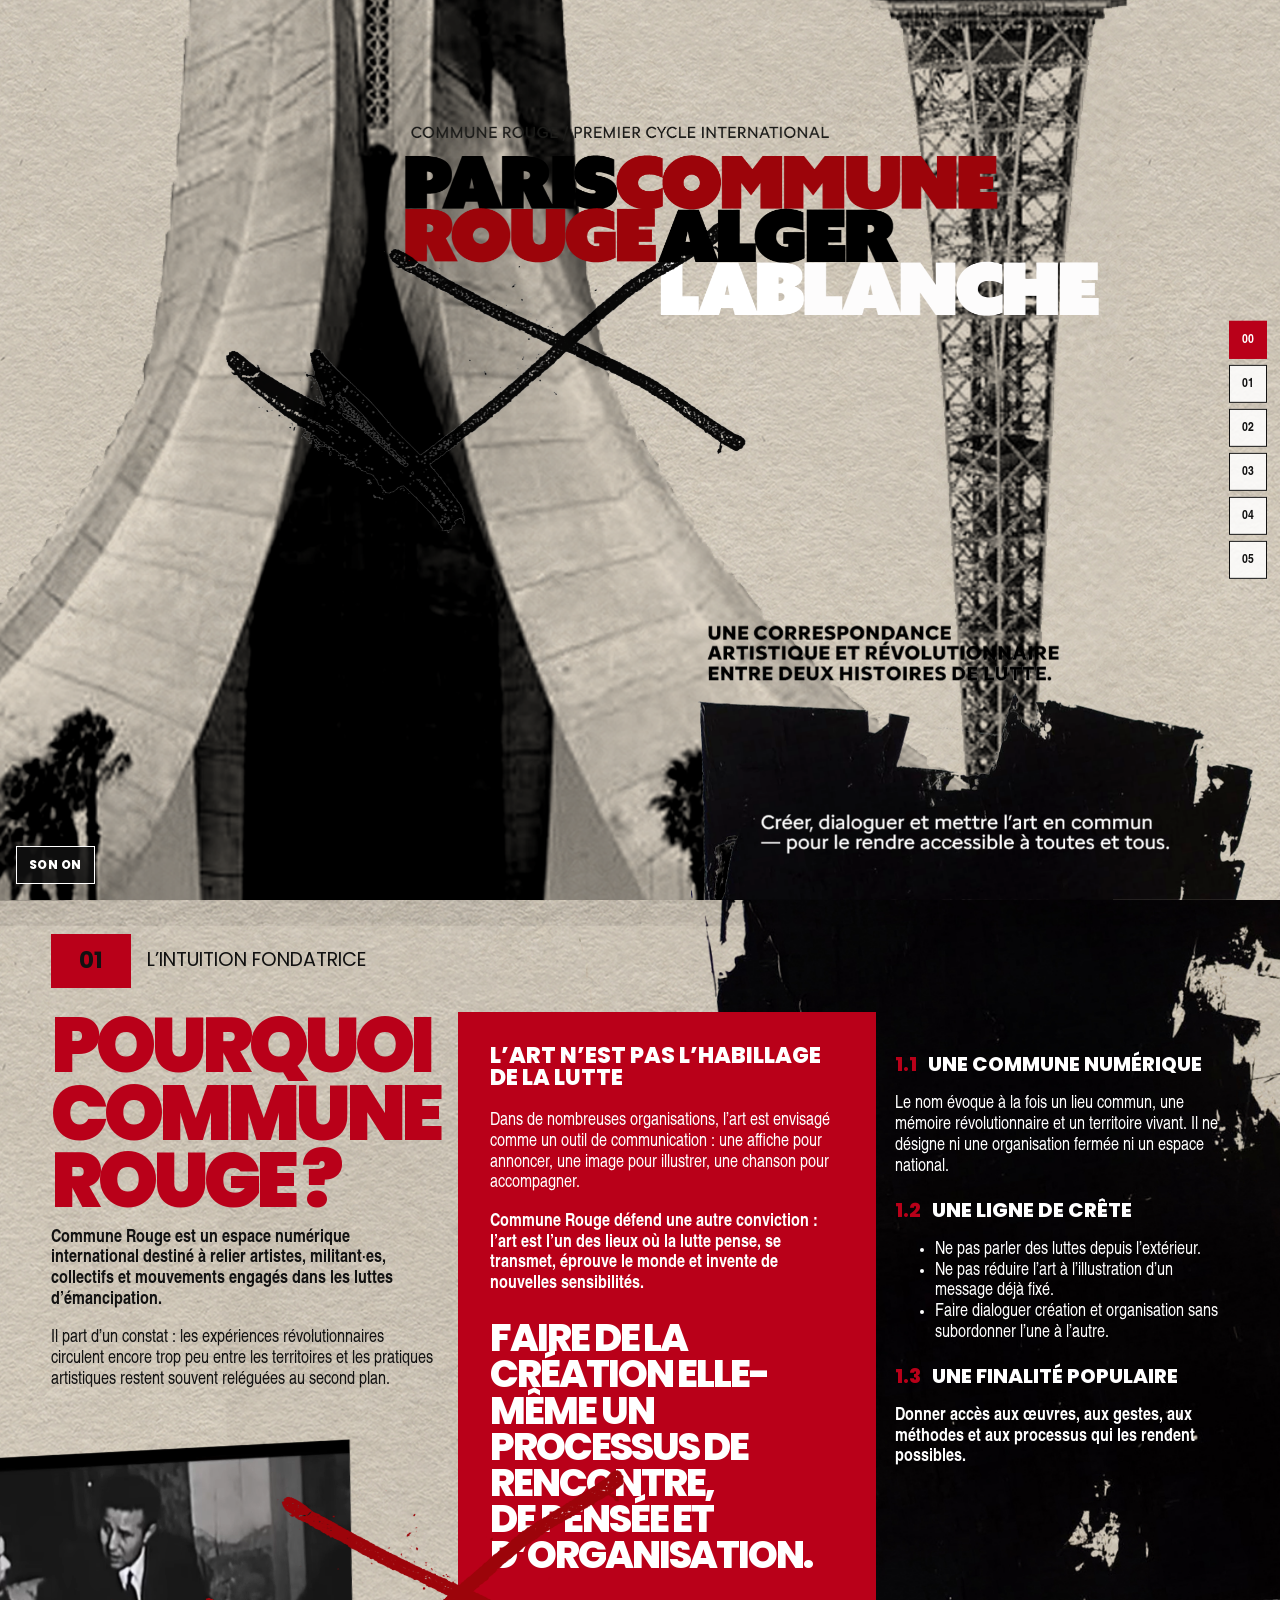
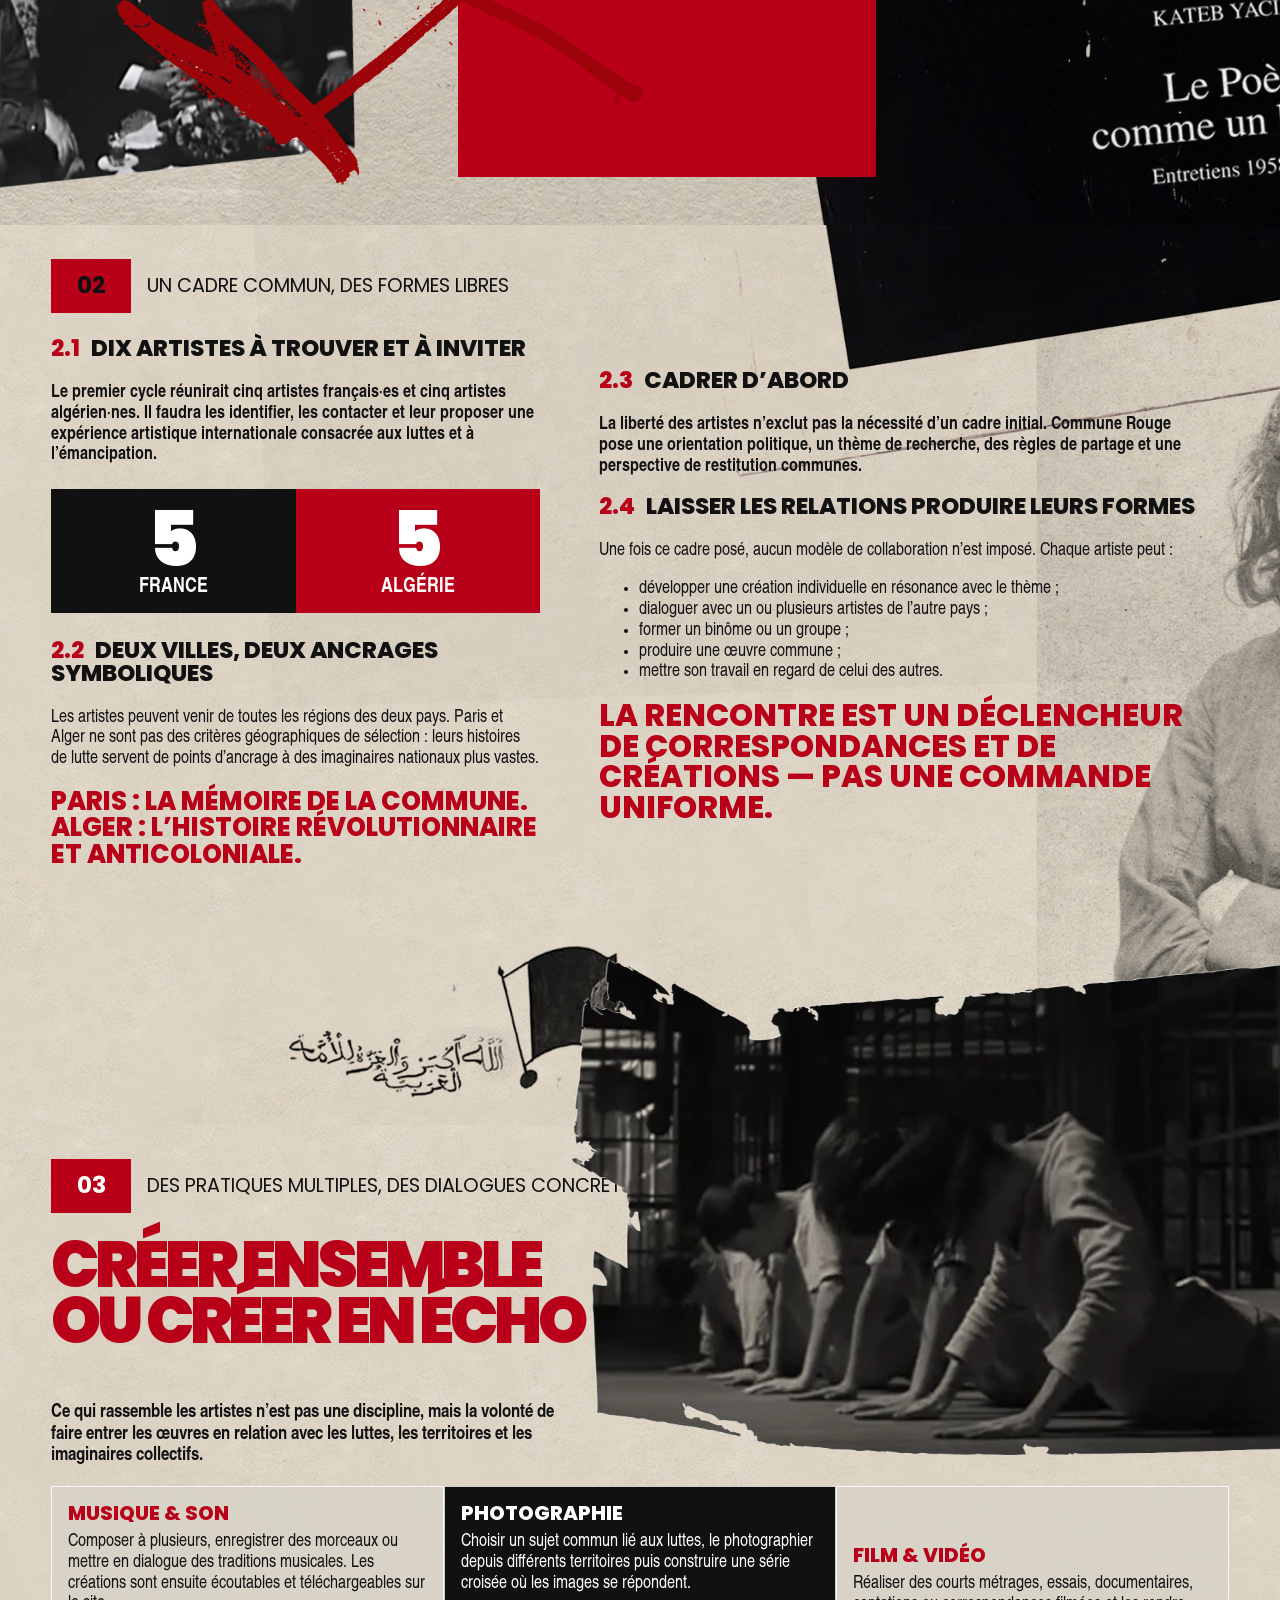
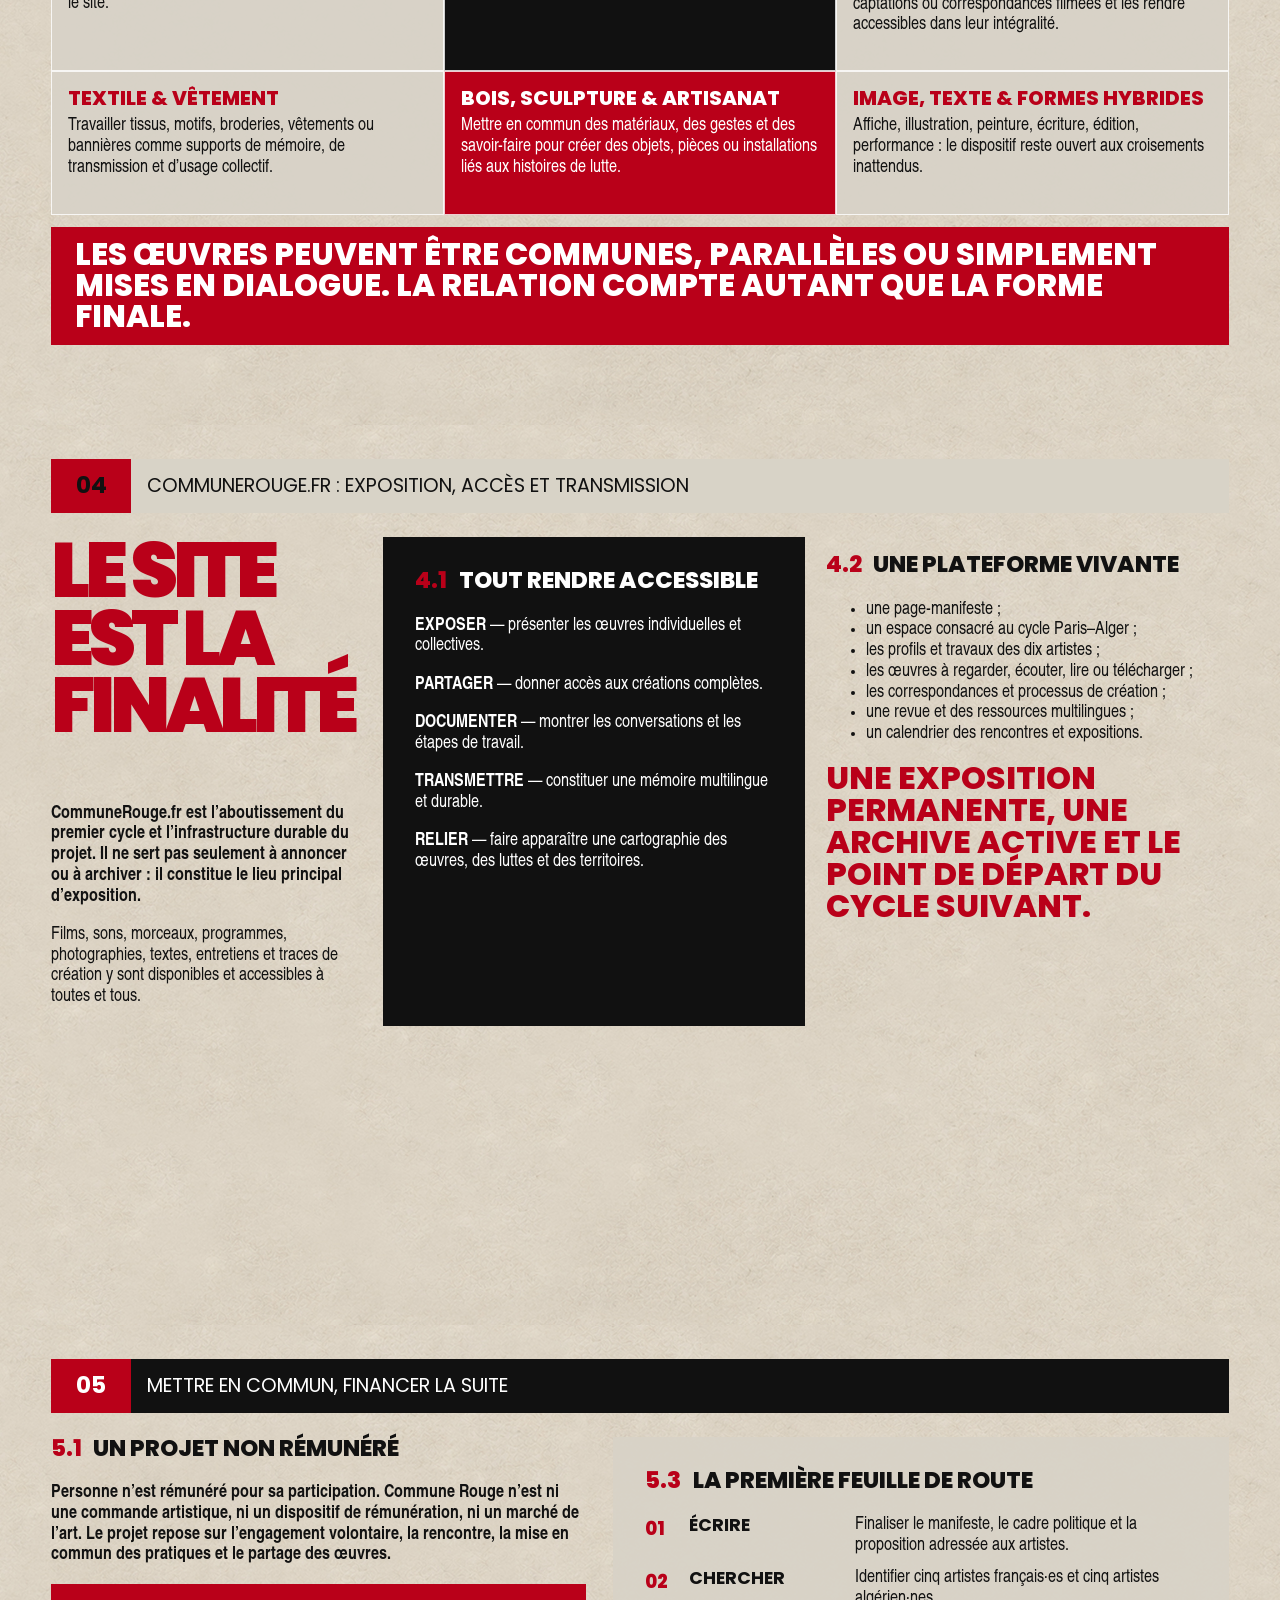
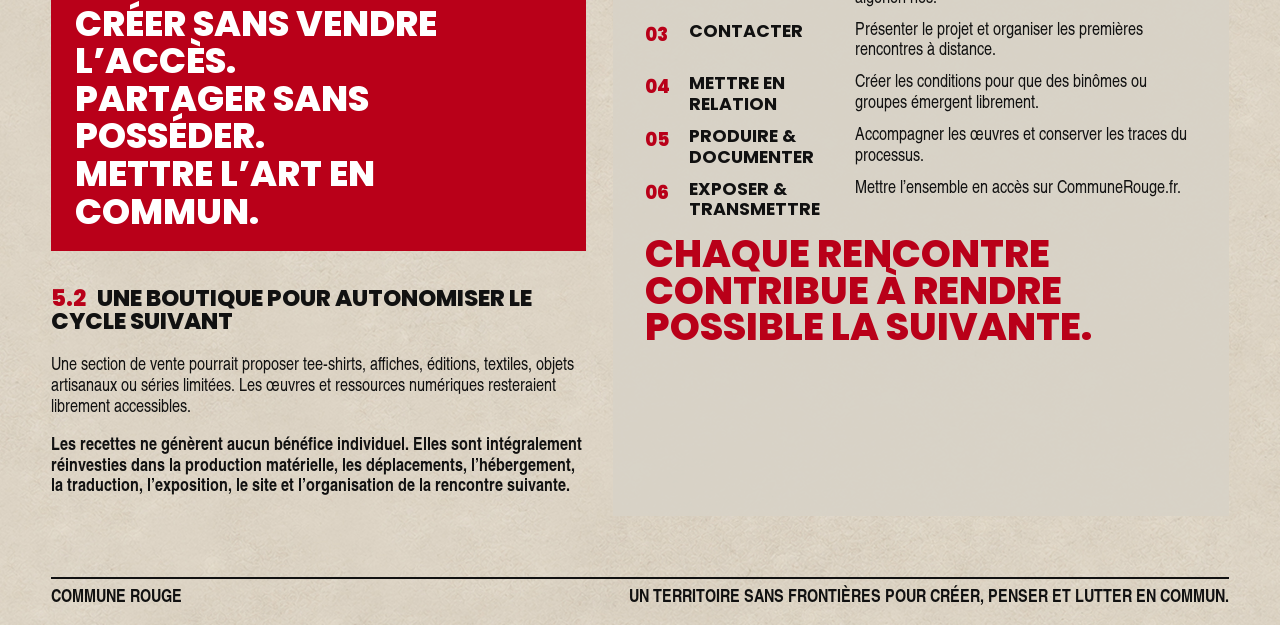
==== commit d5e79869: "Recenter home title and deepen right tower drop" ====
--- a/Concept/index.html
+++ b/Concept/index.html
@@ -63,8 +63,8 @@
     }
     .home-title {
       z-index: 3;
-      top: 10svh;
-      left: 4vw;
+      top: 14svh;
+      left: 17vw;
       width: min(68.8vw, 1320px);
       height: auto;
       animation: title-drift 36s linear infinite;
@@ -76,7 +76,7 @@
     }
     @keyframes tower-right-cycle {
       0% { transform: translate(4%, 0) scale(.82); filter: blur(0); }
-      100% { transform: translate(14%, 18%) scale(1.16); filter: blur(5px); }
+      100% { transform: translate(14%, 30%) scale(1.16); filter: blur(5px); }
     }
     @keyframes title-drift {
       0%   { transform: translate(0, 0); }
@@ -93,11 +93,11 @@
     }
     @media (max-width: 900px) {
       .hero-art { min-height: 100svh; padding: 0; }
-      .home-title { top: 7rem; left: -8vw; width: 86.4vw; }
+      .home-title { top: 9rem; left: 8vw; width: 86.4vw; }
     }
     @media (max-width: 560px) {
       .home-background { object-position: center; }
-      .home-title { top: 6.5rem; left: -25vw; width: 116vw; }
+      .home-title { top: 8rem; left: -4vw; width: 116vw; }
       .home-stain { width: 72vw; }
     }
   </style>
